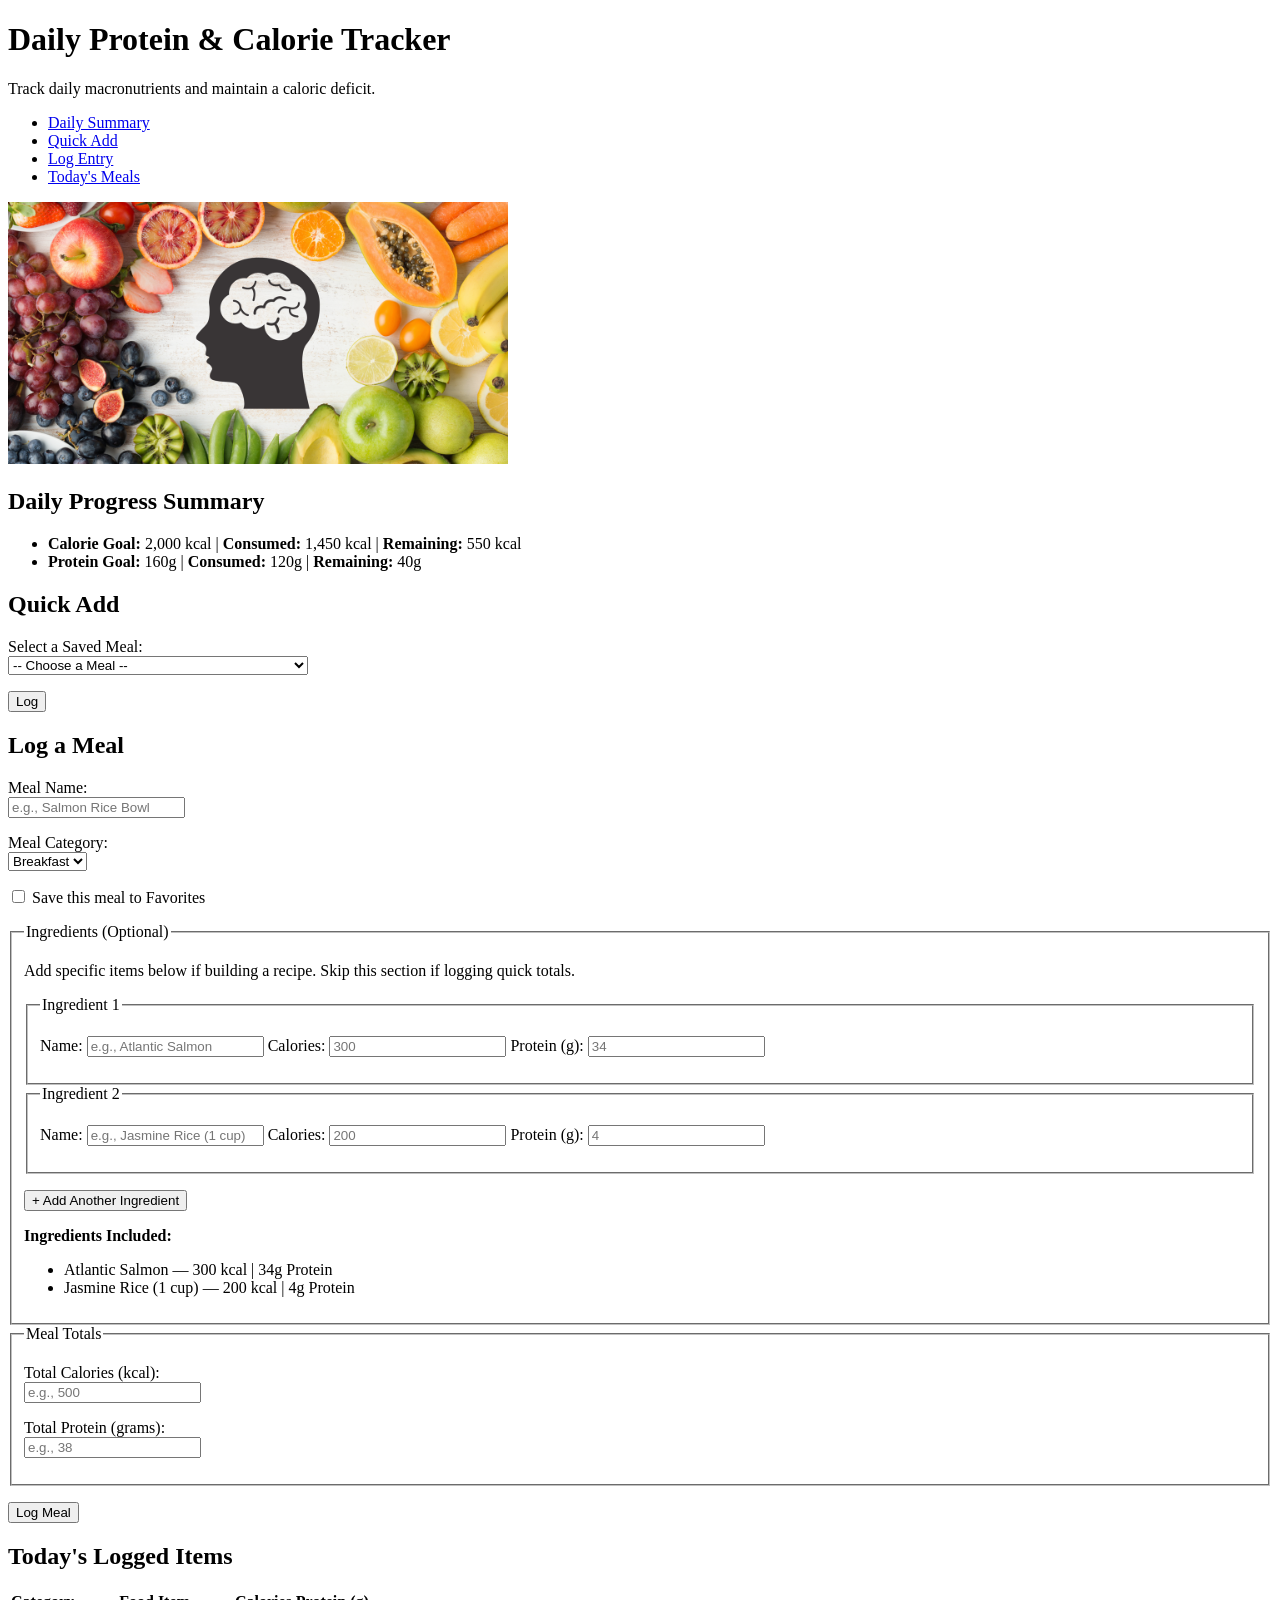
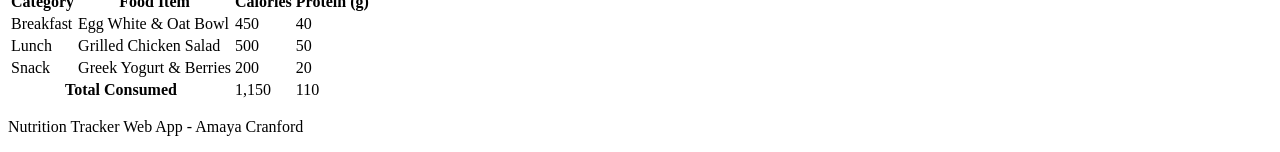
==== index.html @ 2c2af4a9 "Initial local commit" ====
<!DOCTYPE html>
<html lang="en">
<head>
    <meta charset="UTF-8">
    <meta name="viewport" content="width=device-width, initial-scale=1.0">
    <title>Nutrition Tracker</title>
</head>
<body>

    <header>
        <h1>Daily Protein &amp; Calorie Tracker</h1>
        <p>Track daily macronutrients and maintain a caloric deficit.</p>
        <nav>
            <ul>
                <li><a href="#summary">Daily Summary</a></li>
                <li><a href="#quick-add-section">Quick Add</a></li>
                <li><a href="#log-form">Log Entry</a></li>
                <li><a href="#entries">Today's Meals</a></li>
            </ul>
        </nav>
        <img src="images/nutrition.png" alt="Human head silhouette with brain cutout surrounded by various fruits and vegetables." width = 500>
    </header>

    <main>
        <section id="summary">
            <h2>Daily Progress Summary</h2>
            <ul>
                <li><strong>Calorie Goal:</strong> 2,000 kcal | <strong>Consumed:</strong> 1,450 kcal | <strong>Remaining:</strong> 550 kcal</li>
                <li><strong>Protein Goal:</strong> 160g | <strong>Consumed:</strong> 120g | <strong>Remaining:</strong> 40g</li>
            </ul>
        </section>

        <section id="quick-add-section">
            <h2>Quick Add</h2>
            <form action="#" method="post">
                <p>
                    <label for="quick-add">Select a Saved Meal:</label><br>
                    <select id="quick-add" name="quick_add">
                        <option value="">-- Choose a Meal --</option>
                        <option value="shake">Morning Protein Shake (250 kcal | 30g Protein)</option>
                        <option value="salmon-bowl">Salmon Rice Bowl (620 kcal | 39g Protein)</option>
                        <option value="yogurt">Greek Yogurt &amp; Berries (180 kcal | 20g Protein)</option>
                    </select>
                </p>
                <p>
                    <button type="submit">Log</button>
                </p>
            </form>
        </section>

        <section id="log-form">
            <h2>Log a Meal</h2>
            <form action="#" method="post">

                <!-- Basic Meal Details -->
                <p>
                    <label for="food-name">Meal Name:</label><br>
                    <input type="text" id="food-name" name="food_name" placeholder="e.g., Salmon Rice Bowl" required>
                </p>

                <p>
                    <label for="meal-type">Meal Category:</label><br>
                    <select id="meal-type" name="meal_type">
                        <option value="breakfast">Breakfast</option>
                        <option value="lunch">Lunch</option>
                        <option value="dinner">Dinner</option>
                        <option value="snack">Snack</option>
                    </select>
                </p>

                <p>
                    <input type="checkbox" id="favorite-meal" name="favorite_meal" value="yes">
                    <label for="favorite-meal">Save this meal to Favorites</label>
                </p>

                <!-- Optional Ingredient Breakdown -->
                <fieldset>
                    <legend>Ingredients (Optional)</legend>
                    <p>Add specific items below if building a recipe. Skip this section if logging quick totals.</p>

                    <fieldset>
                        <legend>Ingredient 1</legend>
                        <p>
                            <label for="ing-1-name">Name:</label>
                            <input type="text" id="ing-1-name" name="ing_1_name" placeholder="e.g., Atlantic Salmon">

                            <label for="ing-1-cals">Calories:</label>
                            <input type="number" id="ing-1-cals" name="ing_1_cals" min="0" placeholder="300">

                            <label for="ing-1-protein">Protein (g):</label>
                            <input type="number" id="ing-1-protein" name="ing_1_protein" min="0" placeholder="34">
                        </p>
                    </fieldset>

                    <fieldset>
                        <legend>Ingredient 2</legend>
                        <p>
                            <label for="ing-2-name">Name:</label>
                            <input type="text" id="ing-2-name" name="ing_2_name" placeholder="e.g., Jasmine Rice (1 cup)">

                            <label for="ing-2-cals">Calories:</label>
                            <input type="number" id="ing-2-cals" name="ing_2_cals" min="0" placeholder="200">

                            <label for="ing-2-protein">Protein (g):</label>
                            <input type="number" id="ing-2-protein" name="ing_2_protein" min="0" placeholder="4">
                        </p>
                    </fieldset>

                    <p>
                        <button type="button">+ Add Another Ingredient</button>
                    </p>

                    <p><strong>Ingredients Included:</strong></p>
                    <ul>
                        <li>Atlantic Salmon — 300 kcal | 34g Protein</li>
                        <li>Jasmine Rice (1 cup) — 200 kcal | 4g Protein</li>
                    </ul>
                </fieldset>

                <!-- Editable Totals -->
                <fieldset>
                    <legend>Meal Totals</legend>

                    <p>
                        <label for="calories">Total Calories (kcal):</label><br>
                        <input type="number" id="calories" name="calories" min="0" placeholder="e.g., 500" required>
                    </p>

                    <p>
                        <label for="protein">Total Protein (grams):</label><br>
                        <input type="number" id="protein" name="protein" min="0" placeholder="e.g., 38" required>
                    </p>
                </fieldset>

                <p>
                    <button type="submit">Log Meal</button>
                </p>

            </form>
        </section>

        <section id="entries">
            <h2>Today's Logged Items</h2>
            <table>
                <thead>
                    <tr>
                        <th scope="col">Category</th>
                        <th scope="col">Food Item</th>
                        <th scope="col">Calories</th>
                        <th scope="col">Protein (g)</th>
                    </tr>
                </thead>
                <tbody>
                    <tr>
                        <td>Breakfast</td>
                        <td>Egg White &amp; Oat Bowl</td>
                        <td>450</td>
                        <td>40</td>
                    </tr>
                    <tr>
                        <td>Lunch</td>
                        <td>Grilled Chicken Salad</td>
                        <td>500</td>
                        <td>50</td>
                    </tr>
                    <tr>
                        <td>Snack</td>
                        <td>Greek Yogurt &amp; Berries</td>
                        <td>200</td>
                        <td>20</td>
                    </tr>
                </tbody>
                <tfoot>
                    <tr>
                        <th scope="row" colspan="2">Total Consumed</th>
                        <td>1,150</td>
                        <td>110</td>
                    </tr>
                </tfoot>
            </table>
        </section>
    </main>

    <footer>
        <p>Nutrition Tracker Web App - Amaya Cranford</p>
    </footer>

</body>
</html>
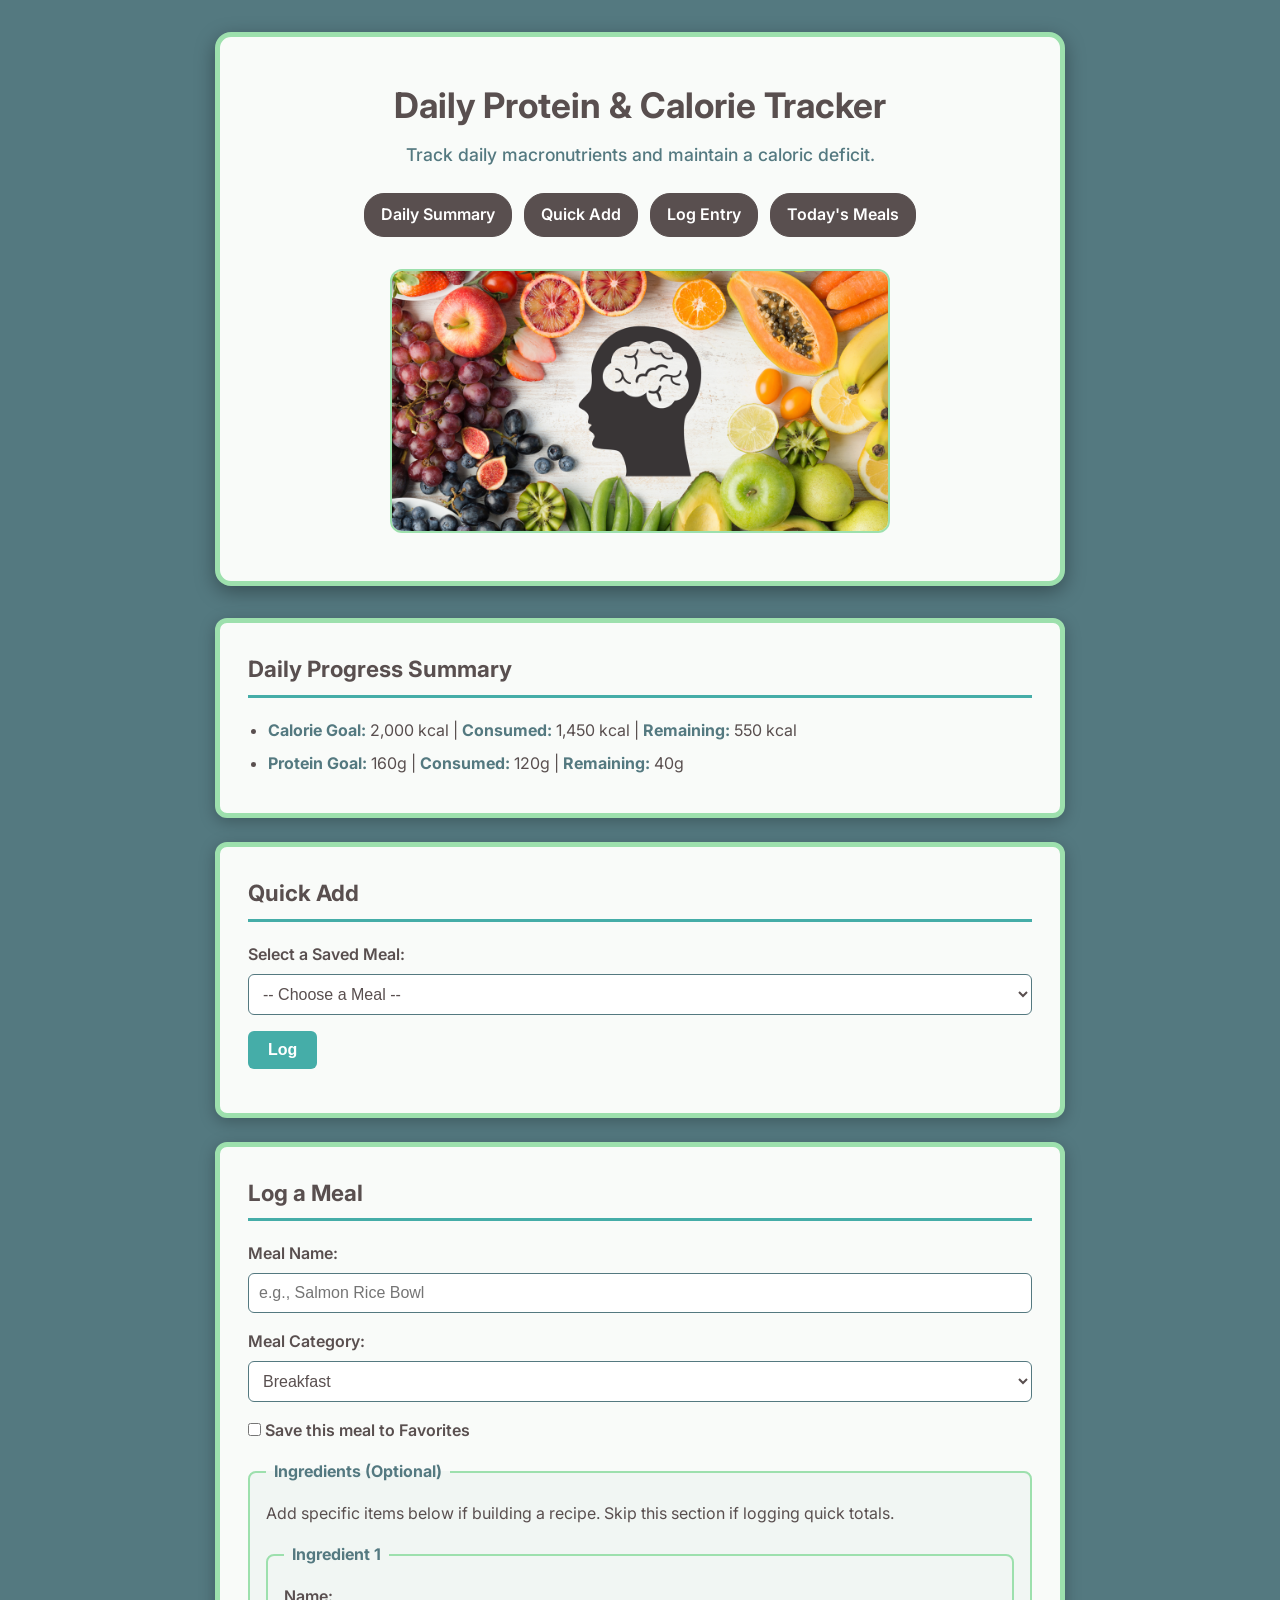
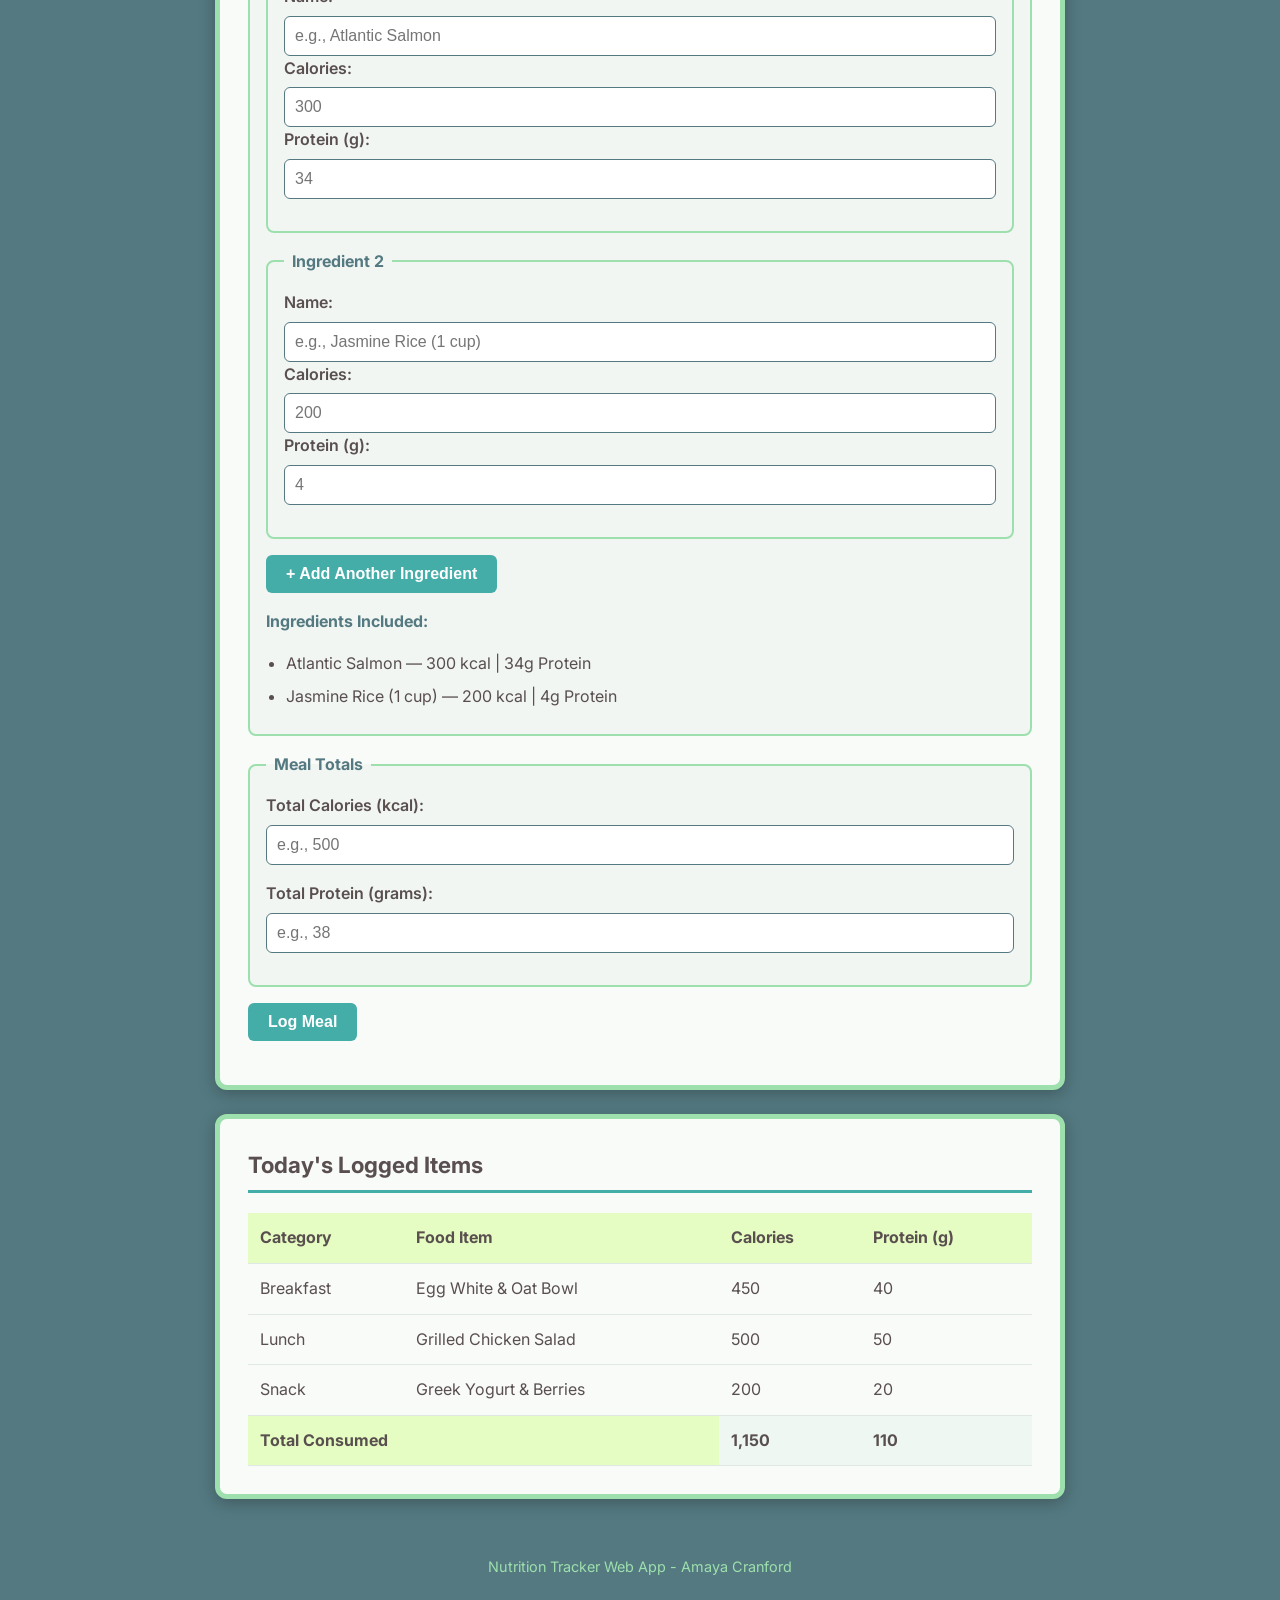
==== commit db1d0a16: "Added CSS Stylesheet" ====
--- a/index.html
+++ b/index.html
@@ -4,6 +4,7 @@
     <meta charset="UTF-8">
     <meta name="viewport" content="width=device-width, initial-scale=1.0">
     <title>Nutrition Tracker</title>
+    <link rel="stylesheet" href="styles/style.css">
 </head>
 <body>
 
@@ -18,7 +19,7 @@
                 <li><a href="#entries">Today's Meals</a></li>
             </ul>
         </nav>
-        <img src="images/nutrition.png" alt="Human head silhouette with brain cutout surrounded by various fruits and vegetables." width = 500>
+        <img src="images/nutrition.png" alt="Human head silhouette with brain cutout surrounded by various fruits and vegetables." width ="500">
     </header>
 
     <main>
@@ -187,3 +188,4 @@
 
 </body>
 </html>
+<!-- test commit -->
--- a/styles/style.css
+++ b/styles/style.css
@@ -0,0 +1,231 @@
+/*
+AI Disclosure
+Tools-- Gemini AI, Magic Pattern Design (for color palette).
+Purpose-- Discussed CSS layout ideas and structure for the Nutrition Tracker, especially with fonts and forms/fieldset.
+*/
+@import url('https://fonts.googleapis.com/css2?family=Inter:wght@400;500;600;700&display=swap');
+:root {
+    --color-dark: #594F4F;
+    --color-slate: #547980;
+    --color-teal: #45ADA8;
+    --color-mint: #9DE0AD;
+    --color-lime: #E5FCC2;
+    --card-bg: #F9FBF9;
+
+    --font-main: 'Inter', "Segoe UI", Roboto, sans-serif;
+}
+* {
+    box-sizing: border-box;
+    margin: 0;
+    padding: 0;
+}
+
+body {
+    font-family: var(--font-main);
+    background-color: var(--color-slate);
+    color: var(--color-dark);
+    line-height: 1.6;
+    padding: 2rem 1rem;
+}
+
+main {
+    max-width: 850px;
+    margin: 0 auto;
+}
+
+/* ======== CARD STYLING ======== */
+header {
+    max-width: 850px;
+    margin: 0 auto 2rem auto;
+    padding: 2.5rem 2rem;
+    background-color: var(--card-bg);
+    border: 5px solid var(--color-mint);
+    border-radius: 16px;
+    text-align: center;
+    box-shadow: 0 6px 20px rgba(0, 0, 0, 0.35);
+}
+
+header h1 {
+    color: var(--color-dark);
+    font-size: 2.2rem;
+    margin-bottom: 0.5rem;
+}
+
+header p {
+    color: var(--color-slate);
+    font-size: 1.1rem;
+    font-weight: 500;
+    margin-bottom: 1.5rem;
+}
+
+/* ======== Navigation ======== */
+nav ul {
+    list-style: none;
+    display: flex;
+    flex-wrap: wrap;
+    justify-content: center;
+    gap: 12px;
+    margin-bottom: 1.5rem;
+}
+
+nav a {
+    display: inline-block;
+    padding: 8px 16px;
+    background-color: var(--color-dark);
+    color: #FFFFFF;
+    text-decoration: none;
+    font-weight: 600;
+    border-radius: 20px;
+    border: 1px solid var(--color-dark);
+    transition: all 0.2s ease;
+}
+
+nav a:hover,
+nav a:focus {
+    background-color: var(--color-teal);
+    border-color: var(--color-teal);
+    color: #FFFFFF;
+}
+
+/* ======== Image ========*/
+header img {
+    max-width: 100%;
+    height: auto;
+    border-radius: 12px;
+    border: 2px solid var(--color-mint);
+    margin-top: 0.5rem;
+}
+
+/* ======== Section ======== */
+section {
+    background-color: var(--card-bg);
+    border-radius: 12px;
+    padding: 1.75rem;
+    margin-bottom: 1.5rem;
+    border: 5px solid var(--color-mint);
+    box-shadow: 0 4px 16px rgba(0, 0, 0, 0.25);
+}
+
+h2 {
+    color: var(--color-dark);
+    font-size: 1.4rem;
+    padding-bottom: 0.5rem;
+    border-bottom: 3px solid var(--color-teal);
+    margin-bottom: 1.25rem;
+}
+
+/* ======== Lists in Sections ======== */
+section ul {
+    padding-left: 1.25rem;
+}
+
+section li {
+    margin-bottom: 0.5rem;
+    color: var(--color-dark);
+}
+
+strong {
+    color: var(--color-slate);
+}
+
+/* ======== forms & inputs ======== */
+form p {
+    margin-bottom: 1rem;
+}
+
+label {
+    font-weight: 600;
+    color: var(--color-dark);
+}
+
+input[type="text"],
+input[type="number"],
+select {
+    width: 100%;
+    padding: 10px;
+    margin-top: 6px;
+    background-color: #FFFFFF;
+    border: 1px solid var(--color-slate);
+    border-radius: 6px;
+    font-size: 1rem;
+    color: var(--color-dark);
+}
+
+input[type="text"]:focus,
+input[type="number"]:focus,
+select:focus {
+    outline: 2px solid var(--color-teal);
+    border-color: transparent;
+}
+
+fieldset {
+    border: 2px solid var(--color-mint);
+    border-radius: 8px;
+    padding: 1rem;
+    margin-bottom: 1rem;
+    background-color: #F1F6F3;
+}
+
+legend {
+    padding: 0 8px;
+    font-weight: bold;
+    color: var(--color-slate);
+}
+
+button {
+    background-color: var(--color-teal);
+    color: #FFFFFF;
+    border: none;
+    padding: 10px 20px;
+    font-size: 1rem;
+    font-weight: 600;
+    border-radius: 6px;
+    cursor: pointer;
+    transition: background-color 0.2s ease;
+}
+
+button:hover,
+button:focus {
+    background-color: var(--color-dark);
+    color: #FFFFFF;
+}
+
+/* ======== table styling ======== */
+table {
+    width: 100%;
+    border-collapse: collapse;
+    margin-top: 1rem;
+}
+
+th, td {
+    padding: 12px;
+    text-align: left;
+    border-bottom: 1px solid #E0E8E5;
+}
+
+th {
+    background-color: var(--color-lime);
+    color: var(--color-dark);
+    font-weight: 700;
+}
+
+td {
+    color: var(--color-dark);
+}
+
+tfoot {
+    background-color: #EEF7F1;
+    font-weight: bold;
+}
+
+tfoot th, tfoot td {
+    color: var(--color-dark);
+}
+
+/* ======== footer ======== */
+footer {
+    text-align: center;
+    padding: 2rem 0;
+    color: var(--color-mint);
+    font-size: 0.9rem;
+}
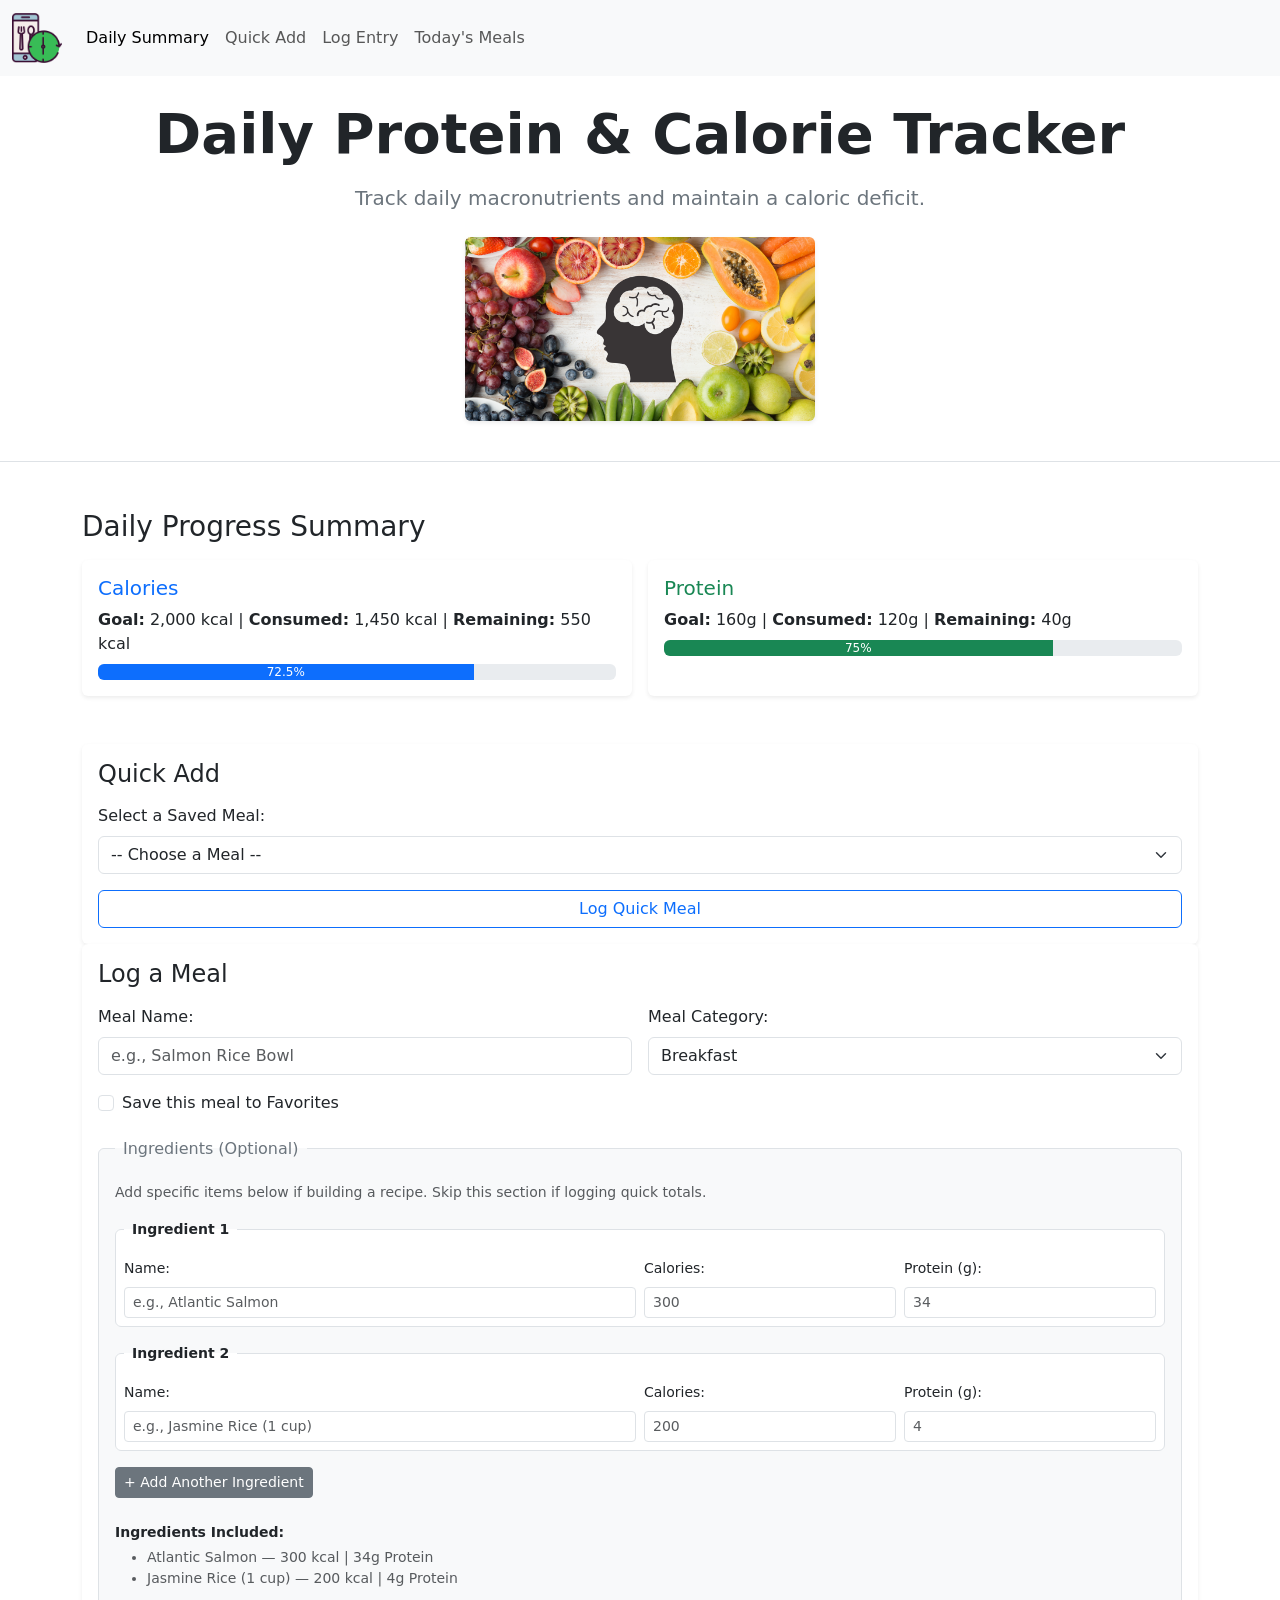
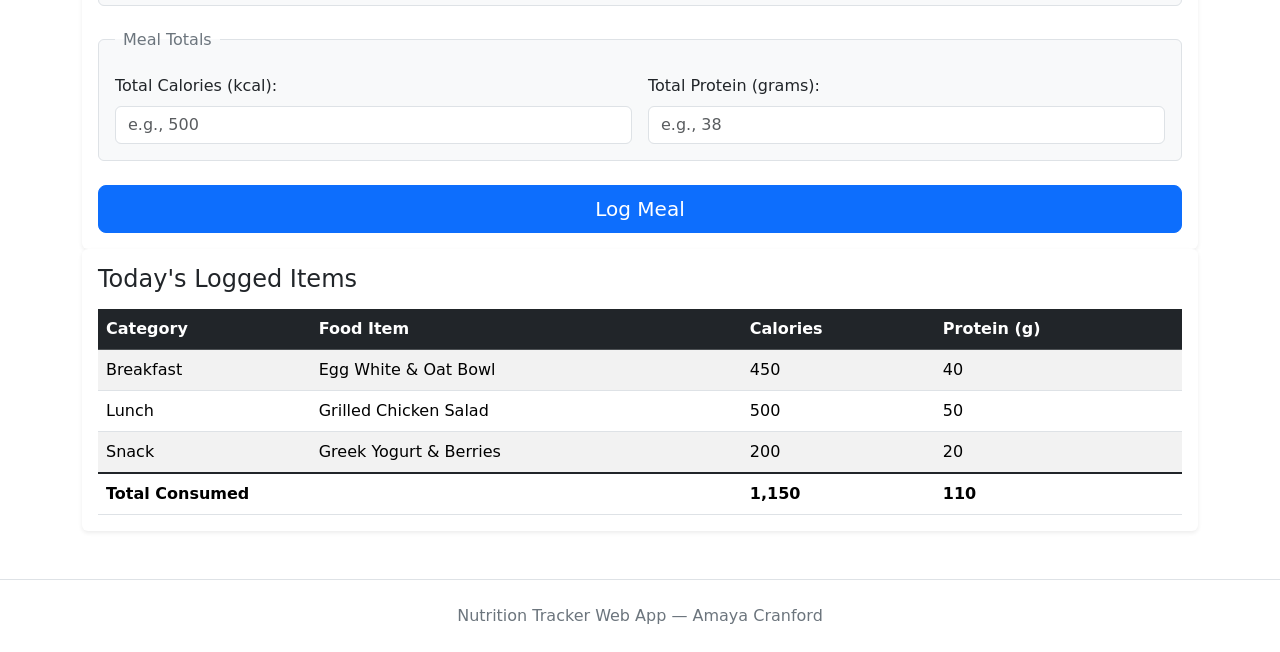
==== commit 76e3913d: "Converting to project 3 with bootstrap remake" ====
--- a/index.html
+++ b/index.html
@@ -1,149 +1,219 @@
-<!DOCTYPE html>
+<!doctype html>
 <html lang="en">
-<head>
-    <meta charset="UTF-8">
-    <meta name="viewport" content="width=device-width, initial-scale=1.0">
+  <head>
+    <meta charset="utf-8">
+    <meta name="viewport" content="width=device-width, initial-scale=1">
+    <meta name="description" content="A simple nutrition tracker to monitor daily protein and calorie intake.">
+    <meta name="author" content="Amaya Cranford">
     <title>Nutrition Tracker</title>
-    <link rel="stylesheet" href="styles/style.css">
-</head>
-<body>
-
-    <header>
-        <h1>Daily Protein &amp; Calorie Tracker</h1>
-        <p>Track daily macronutrients and maintain a caloric deficit.</p>
-        <nav>
-            <ul>
-                <li><a href="#summary">Daily Summary</a></li>
-                <li><a href="#quick-add-section">Quick Add</a></li>
-                <li><a href="#log-form">Log Entry</a></li>
-                <li><a href="#entries">Today's Meals</a></li>
-            </ul>
-        </nav>
-        <img src="images/nutrition.png" alt="Human head silhouette with brain cutout surrounded by various fruits and vegetables." width ="500">
-    </header>
-
-    <main>
-        <section id="summary">
-            <h2>Daily Progress Summary</h2>
-            <ul>
-                <li><strong>Calorie Goal:</strong> 2,000 kcal | <strong>Consumed:</strong> 1,450 kcal | <strong>Remaining:</strong> 550 kcal</li>
-                <li><strong>Protein Goal:</strong> 160g | <strong>Consumed:</strong> 120g | <strong>Remaining:</strong> 40g</li>
-            </ul>
+    <!--
+    AI Disclosure
+    Tools-- Gemini AI
+    Purpose-- Learned how to apply Bootsrap classes to my existing html tags.
+    -->
+    <!-- Bootstrap v5.3.8 -->
+    <!-- LOAD BOOTSTRAP CSS - DO NOT DELETE -->
+    <link href="https://cdn.jsdelivr.net/npm/bootstrap@5.3.8/dist/css/bootstrap.min.css" rel="stylesheet" integrity="sha384-sRIl4kxILFvY47J16cr9ZwB07vP4J8+LH7qKQnuqkuIAvNWLzeN8tE5YBujZqJLB" crossorigin="anonymous">
+    <!-- END LOADING BOOTSTRAP CSS -->
+
+    <!-- Custom styles - add your own CSS to this stylesheet -->
+    <link href="/style.css" rel="stylesheet">
+  </head>
+  <body>
+
+    <nav class="navbar navbar-expand-lg bg-body-tertiary">
+      <div class="container-fluid">
+      <a class="navbar-brand" href="#">
+      <img src="images/LOGO.png" alt="Icon of phone with fork, spoon, and watch face" width="50" height="50">
+      </a>
+      <button class="navbar-toggler" type="button" data-bs-toggle="collapse" data-bs-target="#navbarNavAltMarkup" aria-controls="navbarNavAltMarkup" aria-expanded="false" aria-label="Toggle navigation">
+        <span class="navbar-toggler-icon"></span>
+      </button>
+        <div class="collapse navbar-collapse" id="navbarNavAltMarkup">
+          <div class="navbar-nav">
+            <a class="nav-link active" aria-current="page" href="#summary">Daily Summary</a>
+            <a class="nav-link" href="#quick-add-section">Quick Add</a>
+            <a class="nav-link" href="#log-form">Log Entry</a>
+            <a class="nav-link" href="#entries">Today's Meals</a>
+          </div>
+        </div>
+      </div>
+    </nav>
+  <header class="text-center py-4 mb-5 border-bottom">
+    <div class="container">
+        <h1 class="display-4 fw-bold mb-3">Daily Protein &amp; Calorie Tracker</h1>
+        <p class="lead text-secondary mb-4">Track daily macronutrients and maintain a caloric deficit.</p>
+
+        <div class="mb-3">
+            <img src="images/nutrition.png" alt="Human head silhouette with brain cutout surrounded by various fruits and vegetables." class="img-fluid rounded shadow-sm" style="max-width: 350px;">
+        </div>
+    </div>
+</header>
+
+    <main class="container my-4">
+        <section id="summary" class="mb-5">
+          <h2 class="h3 mb-3">Daily Progress Summary</h2>
+          <div class="row g-3">
+
+              <!-- Calorie Tracker Card -->
+              <div class="col-md-6">
+                  <div class="card shadow-sm border-0 h-100">
+                      <div class="card-body">
+                          <h3 class="card-title h5 text-primary">Calories</h3>
+                          <p class="mb-2"><strong>Goal:</strong> 2,000 kcal | <strong>Consumed:</strong> 1,450 kcal | <strong>Remaining:</strong> 550 kcal</p>
+
+                          <!-- Progress Bar Component -->
+                          <div class="progress" role="progressbar" aria-label="Calorie Progress" aria-valuenow="72.5" aria-valuemin="0" aria-valuemax="100">
+                              <div class="progress-bar bg-primary" style="width: 72.5%">72.5%</div>
+                          </div>
+                      </div>
+                  </div>
+              </div>
+
+              <!-- Protein Tracker Card -->
+              <div class="col-md-6">
+                  <div class="card shadow-sm border-0 h-100">
+                      <div class="card-body">
+                          <h3 class="card-title h5 text-success">Protein</h3>
+                          <p class="mb-2"><strong>Goal:</strong> 160g | <strong>Consumed:</strong> 120g | <strong>Remaining:</strong> 40g</p>
+
+                          <!-- Progress Bar Component -->
+                          <div class="progress" role="progressbar" aria-label="Protein Progress" aria-valuenow="75" aria-valuemin="0" aria-valuemax="100">
+                              <div class="progress-bar bg-success" style="width: 75%">75%</div>
+                          </div>
+                      </div>
+                  </div>
+              </div>
+
+          </div>
+      </section>
+
+        <section id="quick-add-section">
+            <section id="quick-add-section" class="card shadow-sm border-0 h-100">
+              <div class="card-body">
+                  <h2 class="card-title h4 mb-3">Quick Add</h2>
+                  <form action="#" method="post">
+                      <div class="mb-3">
+                          <label for="quick-add" class="form-label">Select a Saved Meal:</label>
+                          <select id="quick-add" name="quick_add" class="form-select">
+                              <option value="">-- Choose a Meal --</option>
+                              <option value="shake">Morning Protein Shake (250 kcal | 30g Protein)</option>
+                              <option value="salmon-bowl">Salmon Rice Bowl (620 kcal | 39g Protein)</option>
+                              <option value="yogurt">Greek Yogurt &amp; Berries (180 kcal | 20g Protein)</option>
+                          </select>
+                      </div>
+                      <button type="submit" class="btn btn-outline-primary w-100">Log Quick Meal</button>
+                  </form>
+              </div>
         </section>
 
-        <section id="quick-add-section">
-            <h2>Quick Add</h2>
-            <form action="#" method="post">
-                <p>
-                    <label for="quick-add">Select a Saved Meal:</label><br>
-                    <select id="quick-add" name="quick_add">
-                        <option value="">-- Choose a Meal --</option>
-                        <option value="shake">Morning Protein Shake (250 kcal | 30g Protein)</option>
-                        <option value="salmon-bowl">Salmon Rice Bowl (620 kcal | 39g Protein)</option>
-                        <option value="yogurt">Greek Yogurt &amp; Berries (180 kcal | 20g Protein)</option>
-                    </select>
-                </p>
-                <p>
-                    <button type="submit">Log</button>
-                </p>
-            </form>
-        </section>
-
-        <section id="log-form">
-            <h2>Log a Meal</h2>
-            <form action="#" method="post">
-
-                <!-- Basic Meal Details -->
-                <p>
-                    <label for="food-name">Meal Name:</label><br>
-                    <input type="text" id="food-name" name="food_name" placeholder="e.g., Salmon Rice Bowl" required>
-                </p>
-
-                <p>
-                    <label for="meal-type">Meal Category:</label><br>
-                    <select id="meal-type" name="meal_type">
+        <section id="log-form" class="card shadow-sm border-0">
+    <div class="card-body">
+        <h2 class="card-title h4 mb-3">Log a Meal</h2>
+        <form action="#" method="post">
+
+            <!-- Basic Meal Details -->
+            <div class="row g-3 mb-3">
+                <div class="col-md-6">
+                    <label for="food-name" class="form-label">Meal Name:</label>
+                    <input type="text" id="food-name" name="food_name" class="form-control" placeholder="e.g., Salmon Rice Bowl" required>
+                </div>
+                <div class="col-md-6">
+                    <label for="meal-type" class="form-label">Meal Category:</label>
+                    <select id="meal-type" name="meal_type" class="form-select">
                         <option value="breakfast">Breakfast</option>
                         <option value="lunch">Lunch</option>
                         <option value="dinner">Dinner</option>
                         <option value="snack">Snack</option>
                     </select>
-                </p>
-
-                <p>
-                    <input type="checkbox" id="favorite-meal" name="favorite_meal" value="yes">
-                    <label for="favorite-meal">Save this meal to Favorites</label>
-                </p>
-
-                <!-- Optional Ingredient Breakdown -->
-                <fieldset>
-                    <legend>Ingredients (Optional)</legend>
-                    <p>Add specific items below if building a recipe. Skip this section if logging quick totals.</p>
-
-                    <fieldset>
-                        <legend>Ingredient 1</legend>
-                        <p>
-                            <label for="ing-1-name">Name:</label>
-                            <input type="text" id="ing-1-name" name="ing_1_name" placeholder="e.g., Atlantic Salmon">
-
-                            <label for="ing-1-cals">Calories:</label>
-                            <input type="number" id="ing-1-cals" name="ing_1_cals" min="0" placeholder="300">
-
-                            <label for="ing-1-protein">Protein (g):</label>
-                            <input type="number" id="ing-1-protein" name="ing_1_protein" min="0" placeholder="34">
-                        </p>
-                    </fieldset>
-
-                    <fieldset>
-                        <legend>Ingredient 2</legend>
-                        <p>
-                            <label for="ing-2-name">Name:</label>
-                            <input type="text" id="ing-2-name" name="ing_2_name" placeholder="e.g., Jasmine Rice (1 cup)">
-
-                            <label for="ing-2-cals">Calories:</label>
-                            <input type="number" id="ing-2-cals" name="ing_2_cals" min="0" placeholder="200">
-
-                            <label for="ing-2-protein">Protein (g):</label>
-                            <input type="number" id="ing-2-protein" name="ing_2_protein" min="0" placeholder="4">
-                        </p>
-                    </fieldset>
-
-                    <p>
-                        <button type="button">+ Add Another Ingredient</button>
-                    </p>
-
-                    <p><strong>Ingredients Included:</strong></p>
-                    <ul>
+                </div>
+            </div>
+
+            <div class="form-check mb-4">
+                <input type="checkbox" id="favorite-meal" name="favorite_meal" value="yes" class="form-check-input">
+                <label for="favorite-meal" class="form-check-label">Save this meal to Favorites</label>
+            </div>
+
+            <!-- Optional Ingredient Breakdown -->
+            <fieldset class="border rounded p-3 mb-4 bg-light">
+                <legend class="float-none w-auto px-2 h6 text-secondary">Ingredients (Optional)</legend>
+                <p class="small text-muted mb-3">Add specific items below if building a recipe. Skip this section if logging quick totals.</p>
+
+                <!-- Ingredient 1 -->
+                <fieldset class="border rounded p-2 mb-3 bg-white">
+                    <legend class="float-none w-auto px-2 small fw-bold">Ingredient 1</legend>
+                    <div class="row g-2">
+                        <div class="col-md-6">
+                            <label for="ing-1-name" class="form-label small">Name:</label>
+                            <input type="text" id="ing-1-name" name="ing_1_name" class="form-control form-control-sm" placeholder="e.g., Atlantic Salmon">
+                        </div>
+                        <div class="col-md-3">
+                            <label for="ing-1-cals" class="form-label small">Calories:</label>
+                            <input type="number" id="ing-1-cals" name="ing_1_cals" min="0" class="form-control form-control-sm" placeholder="300">
+                        </div>
+                        <div class="col-md-3">
+                            <label for="ing-1-protein" class="form-label small">Protein (g):</label>
+                            <input type="number" id="ing-1-protein" name="ing_1_protein" min="0" class="form-control form-control-sm" placeholder="34">
+                        </div>
+                    </div>
+                </fieldset>
+
+                <!-- Ingredient 2 -->
+                <fieldset class="border rounded p-2 mb-3 bg-white">
+                    <legend class="float-none w-auto px-2 small fw-bold">Ingredient 2</legend>
+                    <div class="row g-2">
+                        <div class="col-md-6">
+                            <label for="ing-2-name" class="form-label small">Name:</label>
+                            <input type="text" id="ing-2-name" name="ing_2_name" class="form-control form-control-sm" placeholder="e.g., Jasmine Rice (1 cup)">
+                        </div>
+                        <div class="col-md-3">
+                            <label for="ing-2-cals" class="form-label small">Calories:</label>
+                            <input type="number" id="ing-2-cals" name="ing_2_cals" min="0" class="form-control form-control-sm" placeholder="200">
+                        </div>
+                        <div class="col-md-3">
+                            <label for="ing-2-protein" class="form-label small">Protein (g):</label>
+                            <input type="number" id="ing-2-protein" name="ing_2_protein" min="0" class="form-control form-control-sm" placeholder="4">
+                        </div>
+                    </div>
+                </fieldset>
+
+                <button type="button" class="btn btn-sm btn-secondary mb-3">+ Add Another Ingredient</button>
+
+                <div class="mt-2">
+                    <p class="small fw-bold mb-1">Ingredients Included:</p>
+                    <ul class="small text-muted mb-0">
                         <li>Atlantic Salmon — 300 kcal | 34g Protein</li>
                         <li>Jasmine Rice (1 cup) — 200 kcal | 4g Protein</li>
                     </ul>
-                </fieldset>
-
-                <!-- Editable Totals -->
-                <fieldset>
-                    <legend>Meal Totals</legend>
-
-                    <p>
-                        <label for="calories">Total Calories (kcal):</label><br>
-                        <input type="number" id="calories" name="calories" min="0" placeholder="e.g., 500" required>
-                    </p>
-
-                    <p>
-                        <label for="protein">Total Protein (grams):</label><br>
-                        <input type="number" id="protein" name="protein" min="0" placeholder="e.g., 38" required>
-                    </p>
-                </fieldset>
-
-                <p>
-                    <button type="submit">Log Meal</button>
-                </p>
-
-            </form>
-        </section>
-
-        <section id="entries">
-            <h2>Today's Logged Items</h2>
-            <table>
-                <thead>
+                </div>
+            </fieldset>
+
+            <!-- Editable Totals -->
+            <fieldset class="border rounded p-3 mb-3 bg-light">
+                <legend class="float-none w-auto px-2 h6 text-secondary">Meal Totals</legend>
+                <div class="row g-3">
+                    <div class="col-md-6">
+                        <label for="calories" class="form-label">Total Calories (kcal):</label>
+                        <input type="number" id="calories" name="calories" min="0" class="form-control" placeholder="e.g., 500" required>
+                    </div>
+                    <div class="col-md-6">
+                        <label for="protein" class="form-label">Total Protein (grams):</label>
+                        <input type="number" id="protein" name="protein" min="0" class="form-control" placeholder="e.g., 38" required>
+                    </div>
+                </div>
+            </fieldset>
+
+            <button type="submit" class="btn btn-primary btn-lg w-100 mt-2">Log Meal</button>
+        </form>
+    </div>
+</section>
+
+<section id="entries" class="card shadow-sm border-0 mb-4">
+    <div class="card-body">
+        <h2 class="card-title h4 mb-3">Today's Logged Items</h2>
+        <div class="table-responsive">
+            <table class="table table-striped table-hover align-middle mb-0">
+                <thead class="table-dark">
                     <tr>
                         <th scope="col">Category</th>
                         <th scope="col">Food Item</th>
@@ -171,21 +241,28 @@
                         <td>20</td>
                     </tr>
                 </tbody>
-                <tfoot>
+                <tfoot class="table-group-divider">
                     <tr>
                         <th scope="row" colspan="2">Total Consumed</th>
-                        <td>1,150</td>
-                        <td>110</td>
+                        <td><strong>1,150</strong></td>
+                        <td><strong>110</strong></td>
                     </tr>
                 </tfoot>
             </table>
-        </section>
+        </div>
+    </div>
+</section>
     </main>
 
-    <footer>
-        <p>Nutrition Tracker Web App - Amaya Cranford</p>
-    </footer>
-
-</body>
+  <footer class="text-center py-4 text-secondary border-top mt-5">
+    <div class="container">
+        <p class="mb-0">Nutrition Tracker Web App &mdash; Amaya Cranford</p>
+    </div>
+  </footer>
+
+<!-- LOAD BOOTSTRAP JAVASCRIPT - DO NOT DELETE -->
+<script src="https://cdn.jsdelivr.net/npm/bootstrap@5.3.8/dist/js/bootstrap.bundle.min.js" integrity="sha384-FKyoEForCGlyvwx9Hj09JcYn3nv7wiPVlz7YYwJrWVcXK/BmnVDxM+D2scQbITxI" crossorigin="anonymous"></script>
+<!-- END LOADING BOOTSTRAP JAVASCRIPT -->
+
+  </body>
 </html>
-<!-- test commit -->
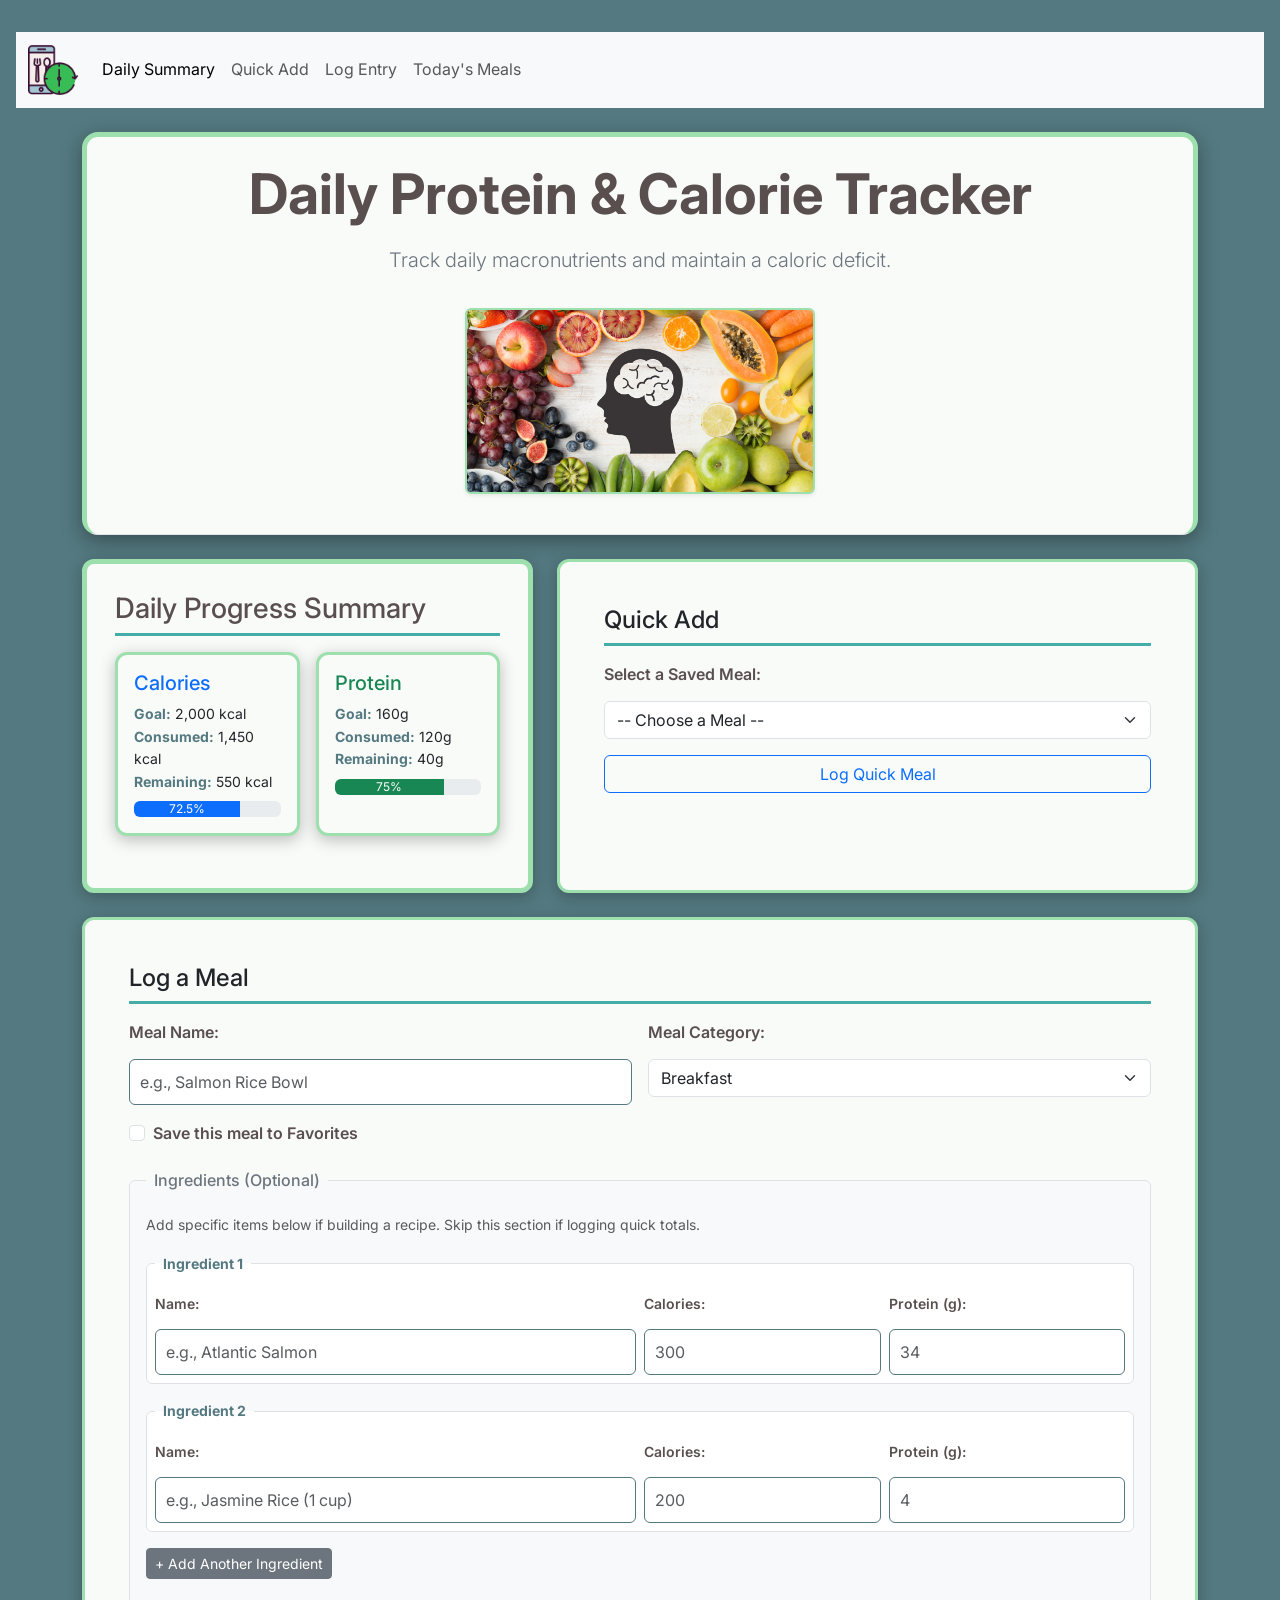
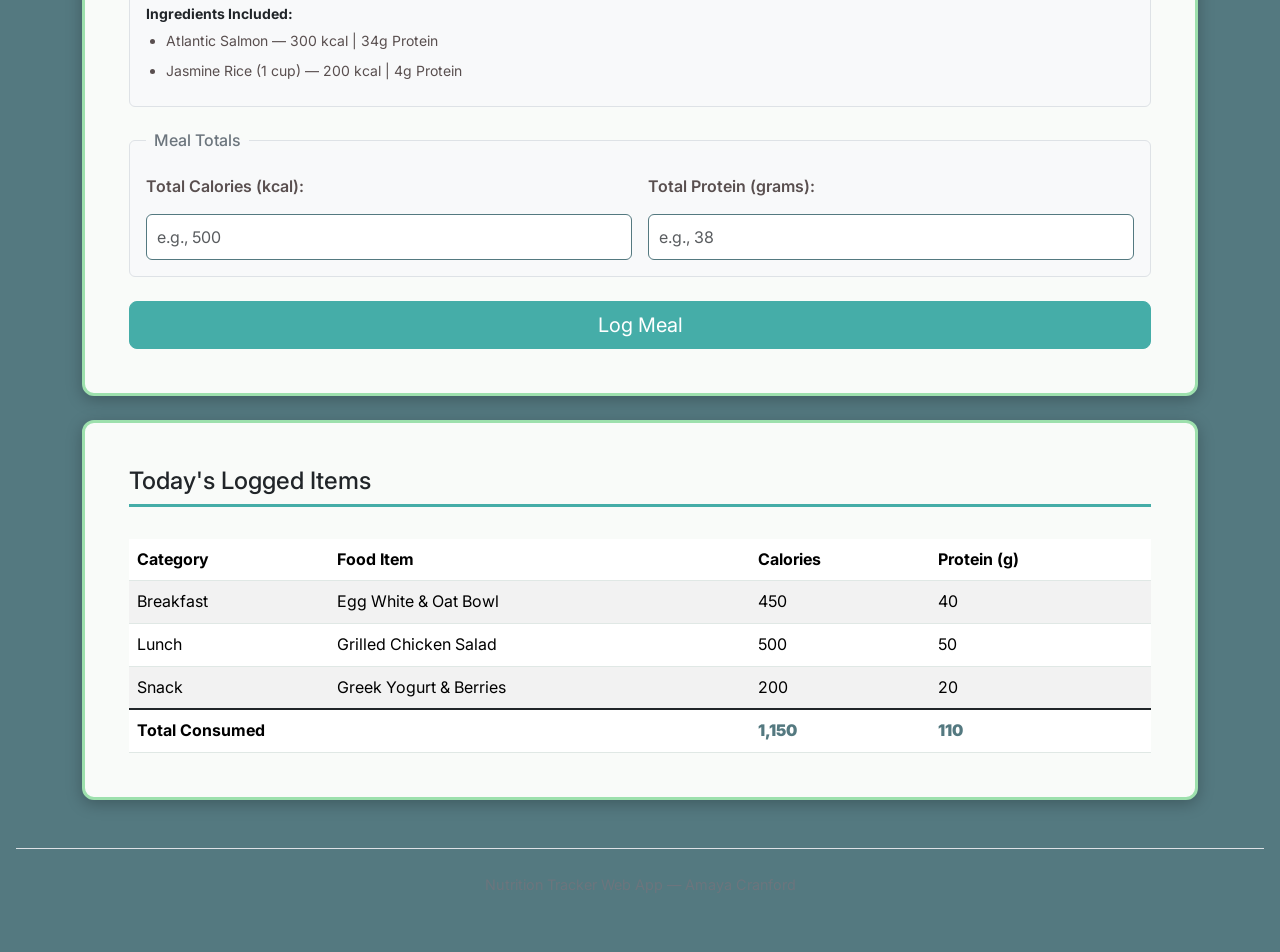
==== commit 340ed0b8: "Tweaked layout with columns" ====
--- a/index.html
+++ b/index.html
@@ -9,7 +9,7 @@
     <!--
     AI Disclosure
     Tools-- Gemini AI
-    Purpose-- Learned how to apply Bootsrap classes to my existing html tags.
+    Purpose-- Learned how to apply Bootstrap classes to my existing html tags. Helped me to find good bootstrap elements I should incorporate based on my original html.
     -->
     <!-- Bootstrap v5.3.8 -->
     <!-- LOAD BOOTSTRAP CSS - DO NOT DELETE -->
@@ -17,18 +17,19 @@
     <!-- END LOADING BOOTSTRAP CSS -->
 
     <!-- Custom styles - add your own CSS to this stylesheet -->
-    <link href="/style.css" rel="stylesheet">
+    <link href="styles/style.css" rel="stylesheet">
   </head>
   <body>
 
-    <nav class="navbar navbar-expand-lg bg-body-tertiary">
+    <!-- NAVBAR -->
+    <nav class="navbar navbar-expand-lg bg-body-tertiary mb-4">
       <div class="container-fluid">
-      <a class="navbar-brand" href="#">
-      <img src="images/LOGO.png" alt="Icon of phone with fork, spoon, and watch face" width="50" height="50">
-      </a>
-      <button class="navbar-toggler" type="button" data-bs-toggle="collapse" data-bs-target="#navbarNavAltMarkup" aria-controls="navbarNavAltMarkup" aria-expanded="false" aria-label="Toggle navigation">
-        <span class="navbar-toggler-icon"></span>
-      </button>
+        <a class="navbar-brand" href="#">
+          <img src="images/LOGO.png" alt="Icon of phone with fork, spoon, and watch face" width="50" height="50">
+        </a>
+        <button class="navbar-toggler" type="button" data-bs-toggle="collapse" data-bs-target="#navbarNavAltMarkup" aria-controls="navbarNavAltMarkup" aria-expanded="false" aria-label="Toggle navigation">
+          <span class="navbar-toggler-icon"></span>
+        </button>
         <div class="collapse navbar-collapse" id="navbarNavAltMarkup">
           <div class="navbar-nav">
             <a class="nav-link active" aria-current="page" href="#summary">Daily Summary</a>
@@ -39,230 +40,246 @@
         </div>
       </div>
     </nav>
-  <header class="text-center py-4 mb-5 border-bottom">
-    <div class="container">
-        <h1 class="display-4 fw-bold mb-3">Daily Protein &amp; Calorie Tracker</h1>
-        <p class="lead text-secondary mb-4">Track daily macronutrients and maintain a caloric deficit.</p>
-
-        <div class="mb-3">
-            <img src="images/nutrition.png" alt="Human head silhouette with brain cutout surrounded by various fruits and vegetables." class="img-fluid rounded shadow-sm" style="max-width: 350px;">
-        </div>
-    </div>
-</header>
-
+
+    <!-- MAIN CONTAINER -->
     <main class="container my-4">
-        <section id="summary" class="mb-5">
-          <h2 class="h3 mb-3">Daily Progress Summary</h2>
-          <div class="row g-3">
+
+      <!-- HEADER -->
+      <header class="text-center py-4 mb-4 border-bottom">
+        <div class="container">
+            <h1 class="display-4 fw-bold mb-3">Daily Protein &amp; Calorie Tracker</h1>
+            <p class="lead text-secondary mb-4">Track daily macronutrients and maintain a caloric deficit.</p>
+
+            <div class="mb-3">
+                <img src="images/nutrition.png" alt="Human head silhouette with brain cutout surrounded by various fruits and vegetables." class="img-fluid rounded shadow-sm" style="max-width: 350px;">
+            </div>
+        </div>
+      </header>
+
+      <div class="row g-4 mb-4">
+
+        <div class="col-lg-5">
+          <section id="summary" class="h-100">
+            <h2 class="h3 mb-3">Daily Progress Summary</h2>
+            <div class="row g-3">
 
               <!-- Calorie Tracker Card -->
-              <div class="col-md-6">
-                  <div class="card shadow-sm border-0 h-100">
-                      <div class="card-body">
-                          <h3 class="card-title h5 text-primary">Calories</h3>
-                          <p class="mb-2"><strong>Goal:</strong> 2,000 kcal | <strong>Consumed:</strong> 1,450 kcal | <strong>Remaining:</strong> 550 kcal</p>
-
-                          <!-- Progress Bar Component -->
-                          <div class="progress" role="progressbar" aria-label="Calorie Progress" aria-valuenow="72.5" aria-valuemin="0" aria-valuemax="100">
-                              <div class="progress-bar bg-primary" style="width: 72.5%">72.5%</div>
-                          </div>
-                      </div>
-                  </div>
+              <div class="col-sm-6">
+                <div class="card shadow-sm border-0 h-100">
+                  <div class="card-body">
+                    <h3 class="card-title h5 text-primary">Calories</h3>
+                    <p class="mb-2 small"><strong>Goal:</strong> 2,000 kcal<br><strong>Consumed:</strong> 1,450 kcal<br><strong>Remaining:</strong> 550 kcal</p>
+
+                    <!-- Progress Bar Component -->
+                    <div class="progress" role="progressbar" aria-label="Calorie Progress" aria-valuenow="72.5" aria-valuemin="0" aria-valuemax="100">
+                      <div class="progress-bar bg-primary" style="width: 72.5%">72.5%</div>
+                    </div>
+                  </div>
+                </div>
               </div>
 
               <!-- Protein Tracker Card -->
-              <div class="col-md-6">
-                  <div class="card shadow-sm border-0 h-100">
-                      <div class="card-body">
-                          <h3 class="card-title h5 text-success">Protein</h3>
-                          <p class="mb-2"><strong>Goal:</strong> 160g | <strong>Consumed:</strong> 120g | <strong>Remaining:</strong> 40g</p>
-
-                          <!-- Progress Bar Component -->
-                          <div class="progress" role="progressbar" aria-label="Protein Progress" aria-valuenow="75" aria-valuemin="0" aria-valuemax="100">
-                              <div class="progress-bar bg-success" style="width: 75%">75%</div>
-                          </div>
-                      </div>
-                  </div>
-              </div>
-
-          </div>
-      </section>
-
-        <section id="quick-add-section">
-            <section id="quick-add-section" class="card shadow-sm border-0 h-100">
-              <div class="card-body">
-                  <h2 class="card-title h4 mb-3">Quick Add</h2>
-                  <form action="#" method="post">
-                      <div class="mb-3">
-                          <label for="quick-add" class="form-label">Select a Saved Meal:</label>
-                          <select id="quick-add" name="quick_add" class="form-select">
-                              <option value="">-- Choose a Meal --</option>
-                              <option value="shake">Morning Protein Shake (250 kcal | 30g Protein)</option>
-                              <option value="salmon-bowl">Salmon Rice Bowl (620 kcal | 39g Protein)</option>
-                              <option value="yogurt">Greek Yogurt &amp; Berries (180 kcal | 20g Protein)</option>
-                          </select>
-                      </div>
-                      <button type="submit" class="btn btn-outline-primary w-100">Log Quick Meal</button>
-                  </form>
-              </div>
-        </section>
-
-        <section id="log-form" class="card shadow-sm border-0">
-    <div class="card-body">
-        <h2 class="card-title h4 mb-3">Log a Meal</h2>
-        <form action="#" method="post">
+              <div class="col-sm-6">
+                <div class="card shadow-sm border-0 h-100">
+                  <div class="card-body">
+                    <h3 class="card-title h5 text-success">Protein</h3>
+                    <p class="mb-2 small"><strong>Goal:</strong> 160g<br><strong>Consumed:</strong> 120g<br><strong>Remaining:</strong> 40g</p>
+
+                    <!-- Progress Bar Component -->
+                    <div class="progress" role="progressbar" aria-label="Protein Progress" aria-valuenow="75" aria-valuemin="0" aria-valuemax="100">
+                      <div class="progress-bar bg-success" style="width: 75%">75%</div>
+                    </div>
+                  </div>
+                </div>
+              </div>
+
+            </div>
+          </section>
+        </div>
+
+        <!-- RIGHT COLUMN: QUICK ADD -->
+        <div class="col-lg-7">
+          <section id="quick-add-section" class="card shadow-sm h-100 d-flex flex-column justify-content-center">
+            <div class="card-body">
+              <h2 class="card-title h4 mb-3">Quick Add</h2>
+              <form action="#" method="post">
+                <div class="mb-3">
+                  <label for="quick-add" class="form-label">Select a Saved Meal:</label>
+                  <select id="quick-add" name="quick_add" class="form-select">
+                    <option value="">-- Choose a Meal --</option>
+                    <option value="shake">Morning Protein Shake (250 kcal | 30g Protein)</option>
+                    <option value="salmon-bowl">Salmon Rice Bowl (620 kcal | 39g Protein)</option>
+                    <option value="yogurt">Greek Yogurt &amp; Berries (180 kcal | 20g Protein)</option>
+                  </select>
+                </div>
+                <button type="submit" class="btn btn-outline-primary w-100">Log Quick Meal</button>
+              </form>
+            </div>
+          </section>
+        </div>
+
+      </div> <!-- END TOP ROW -->
+
+      <!-- LOG A MEAL FORM (FULL WIDTH BELOW TOP ROW) -->
+      <section id="log-form" class="card shadow-sm  mb-4">
+        <div class="card-body">
+          <h2 class="card-title h4 mb-3">Log a Meal</h2>
+          <form action="#" method="post">
 
             <!-- Basic Meal Details -->
             <div class="row g-3 mb-3">
-                <div class="col-md-6">
-                    <label for="food-name" class="form-label">Meal Name:</label>
-                    <input type="text" id="food-name" name="food_name" class="form-control" placeholder="e.g., Salmon Rice Bowl" required>
-                </div>
-                <div class="col-md-6">
-                    <label for="meal-type" class="form-label">Meal Category:</label>
-                    <select id="meal-type" name="meal_type" class="form-select">
-                        <option value="breakfast">Breakfast</option>
-                        <option value="lunch">Lunch</option>
-                        <option value="dinner">Dinner</option>
-                        <option value="snack">Snack</option>
-                    </select>
-                </div>
+              <div class="col-md-6">
+                <label for="food-name" class="form-label">Meal Name:</label>
+                <input type="text" id="food-name" name="food_name" class="form-control" placeholder="e.g., Salmon Rice Bowl" required>
+              </div>
+              <div class="col-md-6">
+                <label for="meal-type" class="form-label">Meal Category:</label>
+                <select id="meal-type" name="meal_type" class="form-select">
+                  <option value="breakfast">Breakfast</option>
+                  <option value="lunch">Lunch</option>
+                  <option value="dinner">Dinner</option>
+                  <option value="snack">Snack</option>
+                </select>
+              </div>
             </div>
 
             <div class="form-check mb-4">
-                <input type="checkbox" id="favorite-meal" name="favorite_meal" value="yes" class="form-check-input">
-                <label for="favorite-meal" class="form-check-label">Save this meal to Favorites</label>
+              <input type="checkbox" id="favorite-meal" name="favorite_meal" value="yes" class="form-check-input">
+              <label for="favorite-meal" class="form-check-label">Save this meal to Favorites</label>
             </div>
 
             <!-- Optional Ingredient Breakdown -->
             <fieldset class="border rounded p-3 mb-4 bg-light">
-                <legend class="float-none w-auto px-2 h6 text-secondary">Ingredients (Optional)</legend>
-                <p class="small text-muted mb-3">Add specific items below if building a recipe. Skip this section if logging quick totals.</p>
-
-                <!-- Ingredient 1 -->
-                <fieldset class="border rounded p-2 mb-3 bg-white">
-                    <legend class="float-none w-auto px-2 small fw-bold">Ingredient 1</legend>
-                    <div class="row g-2">
-                        <div class="col-md-6">
-                            <label for="ing-1-name" class="form-label small">Name:</label>
-                            <input type="text" id="ing-1-name" name="ing_1_name" class="form-control form-control-sm" placeholder="e.g., Atlantic Salmon">
-                        </div>
-                        <div class="col-md-3">
-                            <label for="ing-1-cals" class="form-label small">Calories:</label>
-                            <input type="number" id="ing-1-cals" name="ing_1_cals" min="0" class="form-control form-control-sm" placeholder="300">
-                        </div>
-                        <div class="col-md-3">
-                            <label for="ing-1-protein" class="form-label small">Protein (g):</label>
-                            <input type="number" id="ing-1-protein" name="ing_1_protein" min="0" class="form-control form-control-sm" placeholder="34">
-                        </div>
-                    </div>
-                </fieldset>
-
-                <!-- Ingredient 2 -->
-                <fieldset class="border rounded p-2 mb-3 bg-white">
-                    <legend class="float-none w-auto px-2 small fw-bold">Ingredient 2</legend>
-                    <div class="row g-2">
-                        <div class="col-md-6">
-                            <label for="ing-2-name" class="form-label small">Name:</label>
-                            <input type="text" id="ing-2-name" name="ing_2_name" class="form-control form-control-sm" placeholder="e.g., Jasmine Rice (1 cup)">
-                        </div>
-                        <div class="col-md-3">
-                            <label for="ing-2-cals" class="form-label small">Calories:</label>
-                            <input type="number" id="ing-2-cals" name="ing_2_cals" min="0" class="form-control form-control-sm" placeholder="200">
-                        </div>
-                        <div class="col-md-3">
-                            <label for="ing-2-protein" class="form-label small">Protein (g):</label>
-                            <input type="number" id="ing-2-protein" name="ing_2_protein" min="0" class="form-control form-control-sm" placeholder="4">
-                        </div>
-                    </div>
-                </fieldset>
-
-                <button type="button" class="btn btn-sm btn-secondary mb-3">+ Add Another Ingredient</button>
-
-                <div class="mt-2">
-                    <p class="small fw-bold mb-1">Ingredients Included:</p>
-                    <ul class="small text-muted mb-0">
-                        <li>Atlantic Salmon — 300 kcal | 34g Protein</li>
-                        <li>Jasmine Rice (1 cup) — 200 kcal | 4g Protein</li>
-                    </ul>
-                </div>
+              <legend class="float-none w-auto px-2 h6 text-secondary">Ingredients (Optional)</legend>
+              <p class="small text-muted mb-3">Add specific items below if building a recipe. Skip this section if logging quick totals.</p>
+
+              <!-- Ingredient 1 -->
+              <fieldset class="border rounded p-2 mb-3 bg-white">
+                <legend class="float-none w-auto px-2 small fw-bold">Ingredient 1</legend>
+                <div class="row g-2">
+                  <div class="col-md-6">
+                    <label for="ing-1-name" class="form-label small">Name:</label>
+                    <input type="text" id="ing-1-name" name="ing_1_name" class="form-control form-control-sm" placeholder="e.g., Atlantic Salmon">
+                  </div>
+                  <div class="col-md-3">
+                    <label for="ing-1-cals" class="form-label small">Calories:</label>
+                    <input type="number" id="ing-1-cals" name="ing_1_cals" min="0" class="form-control form-control-sm" placeholder="300">
+                  </div>
+                  <div class="col-md-3">
+                    <label for="ing-1-protein" class="form-label small">Protein (g):</label>
+                    <input type="number" id="ing-1-protein" name="ing_1_protein" min="0" class="form-control form-control-sm" placeholder="34">
+                  </div>
+                </div>
+              </fieldset>
+
+              <!-- Ingredient 2 -->
+              <fieldset class="border rounded p-2 mb-3 bg-white">
+                <legend class="float-none w-auto px-2 small fw-bold">Ingredient 2</legend>
+                <div class="row g-2">
+                  <div class="col-md-6">
+                    <label for="ing-2-name" class="form-label small">Name:</label>
+                    <input type="text" id="ing-2-name" name="ing_2_name" class="form-control form-control-sm" placeholder="e.g., Jasmine Rice (1 cup)">
+                  </div>
+                  <div class="col-md-3">
+                    <label for="ing-2-cals" class="form-label small">Calories:</label>
+                    <input type="number" id="ing-2-cals" name="ing_2_cals" min="0" class="form-control form-control-sm" placeholder="200">
+                  </div>
+                  <div class="col-md-3">
+                    <label for="ing-2-protein" class="form-label small">Protein (g):</label>
+                    <input type="number" id="ing-2-protein" name="ing_2_protein" min="0" class="form-control form-control-sm" placeholder="4">
+                  </div>
+                </div>
+              </fieldset>
+
+              <button type="button" class="btn btn-sm btn-secondary mb-3">+ Add Another Ingredient</button>
+
+              <div class="mt-2">
+                <p class="small fw-bold mb-1">Ingredients Included:</p>
+                <ul class="small text-muted mb-0">
+                  <li>Atlantic Salmon — 300 kcal | 34g Protein</li>
+                  <li>Jasmine Rice (1 cup) — 200 kcal | 4g Protein</li>
+                </ul>
+              </div>
             </fieldset>
 
             <!-- Editable Totals -->
             <fieldset class="border rounded p-3 mb-3 bg-light">
-                <legend class="float-none w-auto px-2 h6 text-secondary">Meal Totals</legend>
-                <div class="row g-3">
-                    <div class="col-md-6">
-                        <label for="calories" class="form-label">Total Calories (kcal):</label>
-                        <input type="number" id="calories" name="calories" min="0" class="form-control" placeholder="e.g., 500" required>
-                    </div>
-                    <div class="col-md-6">
-                        <label for="protein" class="form-label">Total Protein (grams):</label>
-                        <input type="number" id="protein" name="protein" min="0" class="form-control" placeholder="e.g., 38" required>
-                    </div>
-                </div>
+              <legend class="float-none w-auto px-2 h6 text-secondary">Meal Totals</legend>
+              <div class="row g-3">
+                <div class="col-md-6">
+                  <label for="calories" class="form-label">Total Calories (kcal):</label>
+                  <input type="number" id="calories" name="calories" min="0" class="form-control" placeholder="e.g., 500" required>
+                </div>
+                <div class="col-md-6">
+                  <label for="protein" class="form-label">Total Protein (grams):</label>
+                  <input type="number" id="protein" name="protein" min="0" class="form-control" placeholder="e.g., 38" required>
+                </div>
+              </div>
             </fieldset>
 
             <button type="submit" class="btn btn-primary btn-lg w-100 mt-2">Log Meal</button>
-        </form>
-    </div>
-</section>
-
-<section id="entries" class="card shadow-sm border-0 mb-4">
-    <div class="card-body">
-        <h2 class="card-title h4 mb-3">Today's Logged Items</h2>
-        <div class="table-responsive">
+          </form>
+        </div>
+      </section>
+
+      <!-- FULL WIDTH TABLE SECTION -->
+      <section id="entries" class="card shadow-sm border-0 mb-4">
+        <div class="card-body">
+          <h2 class="card-title h4 mb-3">Today's Logged Items</h2>
+          <div class="table-responsive">
             <table class="table table-striped table-hover align-middle mb-0">
-                <thead class="table-dark">
-                    <tr>
-                        <th scope="col">Category</th>
-                        <th scope="col">Food Item</th>
-                        <th scope="col">Calories</th>
-                        <th scope="col">Protein (g)</th>
-                    </tr>
-                </thead>
-                <tbody>
-                    <tr>
-                        <td>Breakfast</td>
-                        <td>Egg White &amp; Oat Bowl</td>
-                        <td>450</td>
-                        <td>40</td>
-                    </tr>
-                    <tr>
-                        <td>Lunch</td>
-                        <td>Grilled Chicken Salad</td>
-                        <td>500</td>
-                        <td>50</td>
-                    </tr>
-                    <tr>
-                        <td>Snack</td>
-                        <td>Greek Yogurt &amp; Berries</td>
-                        <td>200</td>
-                        <td>20</td>
-                    </tr>
-                </tbody>
-                <tfoot class="table-group-divider">
-                    <tr>
-                        <th scope="row" colspan="2">Total Consumed</th>
-                        <td><strong>1,150</strong></td>
-                        <td><strong>110</strong></td>
-                    </tr>
-                </tfoot>
+              <thead>
+                <tr>
+                  <th scope="col">Category</th>
+                  <th scope="col">Food Item</th>
+                  <th scope="col">Calories</th>
+                  <th scope="col">Protein (g)</th>
+                </tr>
+              </thead>
+              <tbody>
+                <tr>
+                  <td>Breakfast</td>
+                  <td>Egg White &amp; Oat Bowl</td>
+                  <td>450</td>
+                  <td>40</td>
+                </tr>
+                <tr>
+                  <td>Lunch</td>
+                  <td>Grilled Chicken Salad</td>
+                  <td>500</td>
+                  <td>50</td>
+                </tr>
+                <tr>
+                  <td>Snack</td>
+                  <td>Greek Yogurt &amp; Berries</td>
+                  <td>200</td>
+                  <td>20</td>
+                </tr>
+              </tbody>
+              <tfoot class="table-group-divider">
+                <tr>
+                  <th scope="row" colspan="2">Total Consumed</th>
+                  <td><strong>1,150</strong></td>
+                  <td><strong>110</strong></td>
+                </tr>
+              </tfoot>
             </table>
-        </div>
-    </div>
-</section>
+          </div>
+        </div>
+      </section>
+
     </main>
 
-  <footer class="text-center py-4 text-secondary border-top mt-5">
-    <div class="container">
+    <!-- FOOTER -->
+    <footer class="text-center py-4 text-secondary border-top mt-5">
+      <div class="container">
         <p class="mb-0">Nutrition Tracker Web App &mdash; Amaya Cranford</p>
-    </div>
-  </footer>
-
-<!-- LOAD BOOTSTRAP JAVASCRIPT - DO NOT DELETE -->
-<script src="https://cdn.jsdelivr.net/npm/bootstrap@5.3.8/dist/js/bootstrap.bundle.min.js" integrity="sha384-FKyoEForCGlyvwx9Hj09JcYn3nv7wiPVlz7YYwJrWVcXK/BmnVDxM+D2scQbITxI" crossorigin="anonymous"></script>
-<!-- END LOADING BOOTSTRAP JAVASCRIPT -->
+      </div>
+    </footer>
+
+    <!-- LOAD BOOTSTRAP JAVASCRIPT - DO NOT DELETE -->
+    <script src="https://cdn.jsdelivr.net/npm/bootstrap@5.3.8/dist/js/bootstrap.bundle.min.js" integrity="sha384-FKyoEForCGlyvwx9Hj09JcYn3nv7wiPVlz7YYwJrWVcXK/BmnVDxM+D2scQbITxI" crossorigin="anonymous"></script>
+    <!-- END LOADING BOOTSTRAP JAVASCRIPT -->
 
   </body>
 </html>
--- a/styles/style.css
+++ b/styles/style.css
@@ -0,0 +1,241 @@
+/* ADD YOUR CUSTOM CSS TO THIS FILE BELOW */
+/*
+AI Disclosure
+Tools-- Gemini AI, Magic Pattern Design (for color palette).
+Purpose-- Discussed CSS layout ideas and structure for the Nutrition Tracker, especially with fonts and forms/fieldset.
+*/
+@import url('https://fonts.googleapis.com/css2?family=Inter:wght@400;500;600;700&display=swap');
+:root {
+    --color-dark: #594F4F;
+    --color-slate: #547980;
+    --color-teal: #45ADA8;
+    --color-mint: #9DE0AD;
+    --color-lime: #E5FCC2;
+    --card-bg: #F9FBF9;
+
+    --font-main: 'Inter', "Segoe UI", Roboto, sans-serif;
+}
+* {
+    box-sizing: border-box;
+    margin: 0;
+    padding: 0;
+}
+
+body {
+    font-family: var(--font-main);
+    background-color: var(--color-slate);
+    color: var(--color-dark);
+    line-height: 1.6;
+    padding: 2rem 1rem;
+}
+
+
+
+/* ======== CARD STYLING ======== */
+header {
+    margin: 0 auto 2rem auto;
+    padding: 2.5rem 2rem;
+    background-color: var(--card-bg);
+    border: 5px solid var(--color-mint);
+    border-radius: 16px;
+    text-align: center;
+    box-shadow: 0 6px 20px rgba(0, 0, 0, 0.35);
+}
+
+header h1 {
+    color: var(--color-dark);
+    font-size: 2.2rem;
+    margin-bottom: 0.5rem;
+}
+
+header p {
+    color: var(--color-slate);
+    font-size: 1.1rem;
+    font-weight: 500;
+    margin-bottom: 1.5rem;
+}
+
+/* ======== Navigation ======== */
+nav ul {
+    list-style: none;
+    display: flex;
+    flex-wrap: wrap;
+    justify-content: center;
+    gap: 12px;
+    margin-bottom: 1.5rem;
+}
+
+nav a {
+    display: inline-block;
+
+}
+
+nav a:hover,
+nav a:focus {
+    background-color: var(--color-teal);
+    border-color: var(--color-teal);
+    color: #FFFFFF;
+}
+
+/* ======== Image ========*/
+header img {
+    max-width: 100%;
+    height: auto;
+    border-radius: 12px;
+    border: 2px solid var(--color-mint);
+    margin-top: 0.5rem;
+}
+
+/* ======== Section ======== */
+section {
+    background-color: var(--card-bg);
+    border-radius: 12px;
+    padding: 1.75rem;
+    margin-bottom: 1.5rem;
+    border: 5px solid var(--color-mint);
+    box-shadow: 0 4px 16px rgba(0, 0, 0, 0.25);
+}
+
+h2 {
+    color: var(--color-dark);
+    font-size: 1.4rem;
+    padding-bottom: 0.5rem;
+    border-bottom: 3px solid var(--color-teal);
+    margin-bottom: 1.25rem;
+}
+
+/* ======== Lists in Sections ======== */
+section ul {
+    padding-left: 1.25rem;
+}
+
+section li {
+    margin-bottom: 0.5rem;
+    color: var(--color-dark);
+}
+
+strong {
+    color: var(--color-slate);
+}
+
+/* ======== forms & inputs ======== */
+form p {
+    margin-bottom: 1rem;
+}
+
+label {
+    font-weight: 600;
+    color: var(--color-dark);
+}
+
+input[type="text"],
+input[type="number"],
+select {
+    width: 100%;
+    padding: 10px;
+    margin-top: 6px;
+    background-color: #FFFFFF;
+    border: 1px solid var(--color-slate);
+    border-radius: 6px;
+    font-size: 1rem;
+    color: var(--color-dark);
+}
+
+input[type="text"]:focus,
+input[type="number"]:focus,
+select:focus {
+    outline: 2px solid var(--color-teal);
+    border-color: transparent;
+}
+
+fieldset {
+    border: 2px solid var(--color-mint);
+    border-radius: 8px;
+    padding: 1rem;
+    margin-bottom: 1rem;
+    background-color: #F1F6F3;
+}
+
+legend {
+    padding: 0 8px;
+    font-weight: bold;
+    color: var(--color-slate);
+}
+
+button {
+    background-color: var(--color-teal);
+    color: #FFFFFF;
+    border: none;
+    padding: 10px 20px;
+    font-size: 1rem;
+    font-weight: 600;
+    border-radius: 6px;
+    cursor: pointer;
+    transition: background-color 0.2s ease;
+}
+
+button:hover,
+button:focus {
+    background-color: var(--color-dark);
+    color: #FFFFFF;
+}
+
+/* ======== table styling ======== */
+table {
+    width: 100%;
+    border-collapse: collapse;
+    margin-top: 1rem;
+}
+
+th, td {
+    padding: 12px;
+    text-align: left;
+    border-bottom: 1px solid #E0E8E5;
+}
+
+th {
+    background-color: var(--color-lime);
+    color: var(--color-dark);
+    font-weight: 700;
+}
+
+td {
+    color: var(--color-dark);
+}
+
+tfoot {
+    background-color: #EEF7F1;
+    font-weight: bold;
+}
+
+tfoot th, tfoot td {
+    color: var(--color-dark);
+}
+
+/* ======== color overrides ======== */
+.card {
+    background-color: var(--card-bg) !important;
+    border: 3px solid var(--color-mint) !important;
+    border-radius: 12px !important;
+    box-shadow: 0 4px 16px rgba(0, 0, 0, 0.25) !important;
+}
+
+.btn-primary {
+    background-color: var(--color-teal) !important;
+    border-color: var(--color-teal) !important;
+    color: #FFFFFF !important;
+}
+
+.btn-primary:hover,
+.btn-primary:focus {
+    background-color: var(--color-dark) !important;
+    border-color: var(--color-dark) !important;
+}
+
+/* ======== footer ======== */
+footer {
+    text-align: center;
+    padding: 2rem 0;
+    color: var(--color-mint);
+    font-size: 0.9rem;
+}
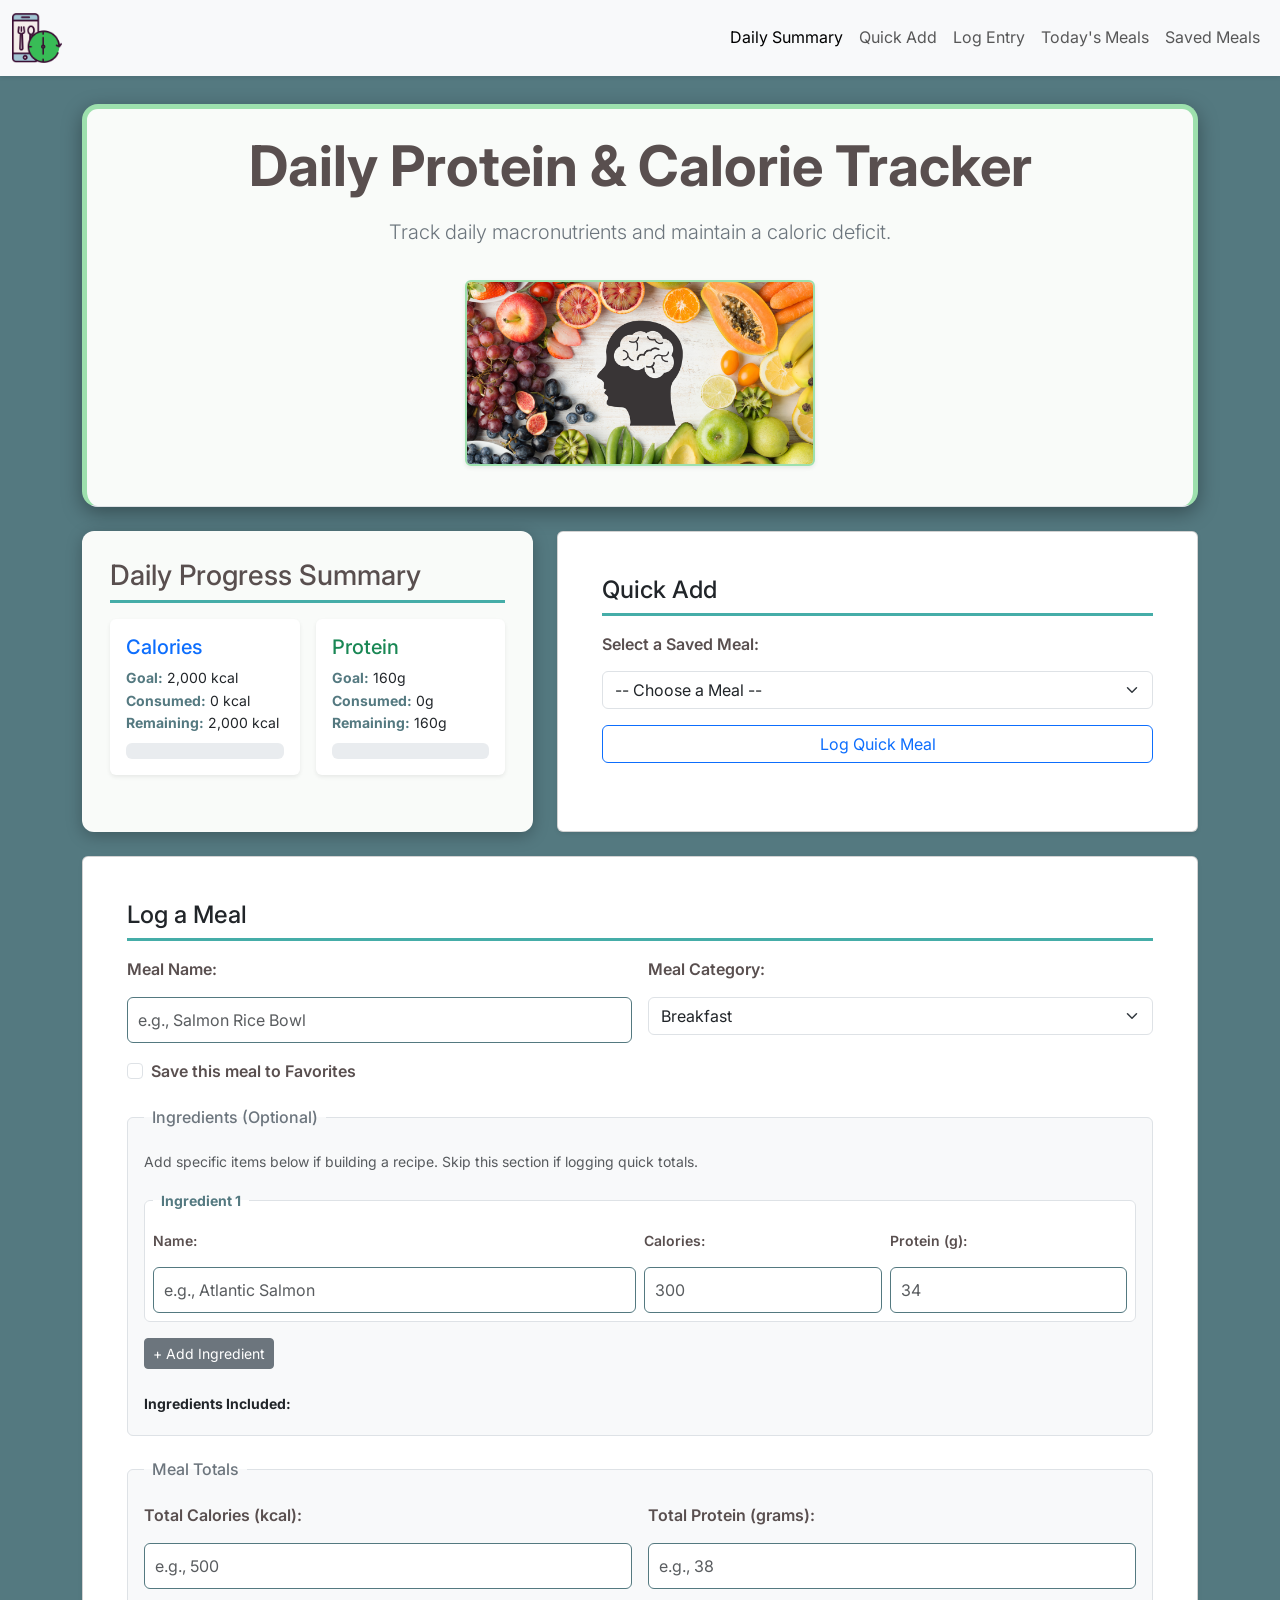
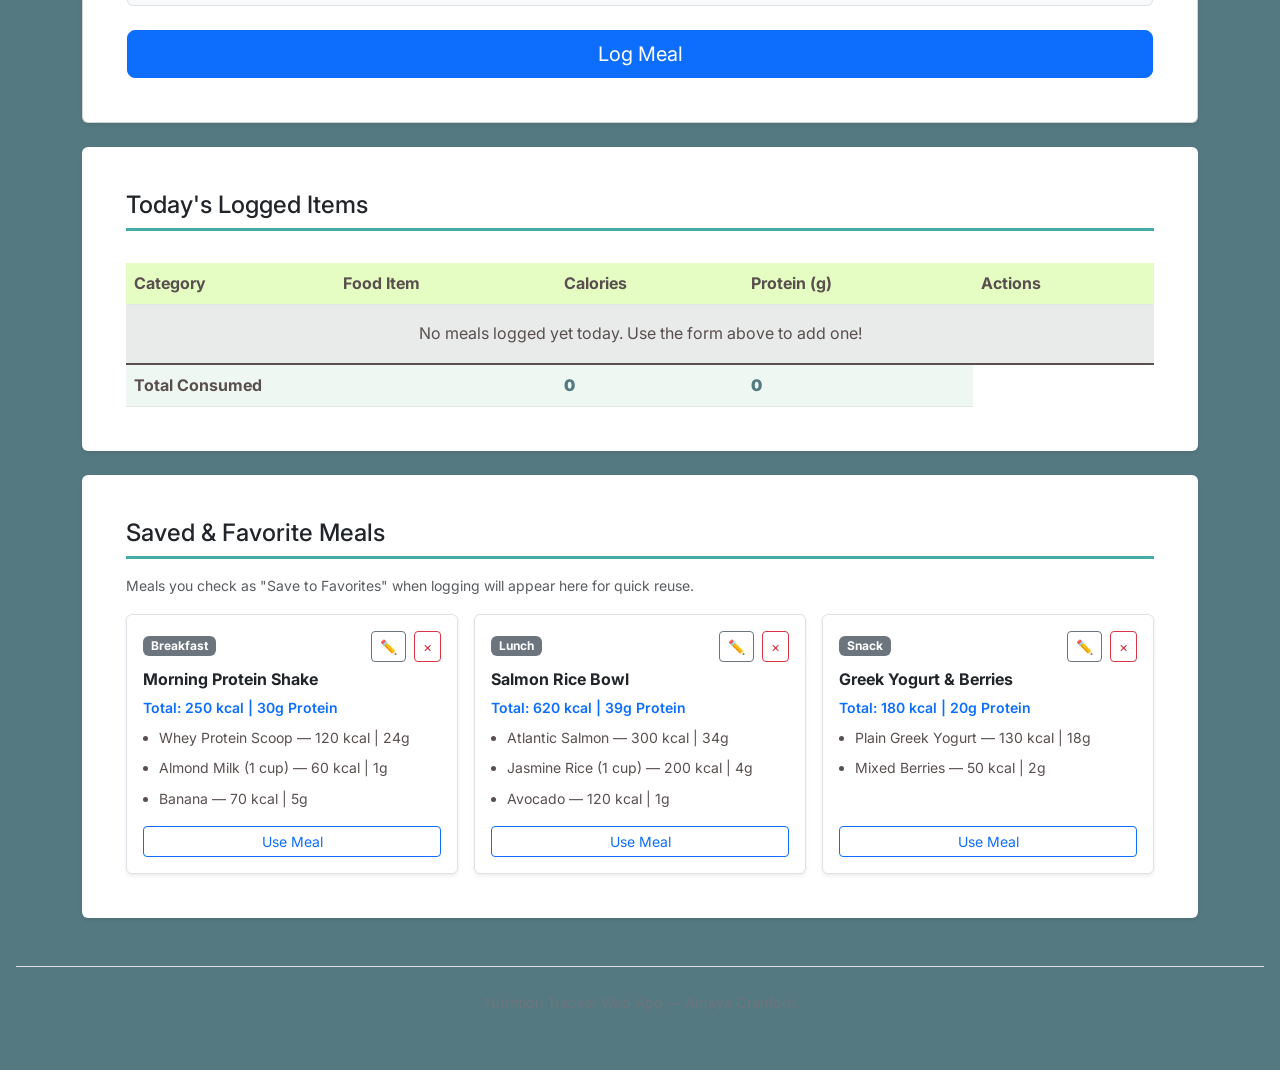
==== commit 2b86cca5: "Project 4 - also added js to make it functional" ====
--- a/index.html
+++ b/index.html
@@ -1,4 +1,4 @@
-<!doctype html>
+<!DOCTYPE html>
 <html lang="en">
   <head>
     <meta charset="utf-8">
@@ -8,8 +8,8 @@
     <title>Nutrition Tracker</title>
     <!--
     AI Disclosure
-    Tools-- Gemini AI
-    Purpose-- Learned how to apply Bootstrap classes to my existing html tags. Helped me to find good bootstrap elements I should incorporate based on my original html.
+    Tools: Gemini AI
+    Purpose: Learned how to apply Bootstrap classes to my existing html tags. Helped me to find good bootstrap elements I should incorporate based on my original html.
     -->
     <!-- Bootstrap v5.3.8 -->
     <!-- LOAD BOOTSTRAP CSS - DO NOT DELETE -->
@@ -22,7 +22,7 @@
   <body>
 
     <!-- NAVBAR -->
-    <nav class="navbar navbar-expand-lg bg-body-tertiary mb-4">
+    <nav class="navbar navbar-expand-lg bg-body-tertiary mb-4 shadow-sm fixed-top">
       <div class="container-fluid">
         <a class="navbar-brand" href="#">
           <img src="images/LOGO.png" alt="Icon of phone with fork, spoon, and watch face" width="50" height="50">
@@ -30,12 +30,13 @@
         <button class="navbar-toggler" type="button" data-bs-toggle="collapse" data-bs-target="#navbarNavAltMarkup" aria-controls="navbarNavAltMarkup" aria-expanded="false" aria-label="Toggle navigation">
           <span class="navbar-toggler-icon"></span>
         </button>
-        <div class="collapse navbar-collapse" id="navbarNavAltMarkup">
+        <div class="collapse navbar-collapse justify-content-end" id="navbarNavAltMarkup">
           <div class="navbar-nav">
             <a class="nav-link active" aria-current="page" href="#summary">Daily Summary</a>
             <a class="nav-link" href="#quick-add-section">Quick Add</a>
             <a class="nav-link" href="#log-form">Log Entry</a>
             <a class="nav-link" href="#entries">Today's Meals</a>
+            <a class="nav-link" href="#saved-meals-section">Saved Meals</a>
           </div>
         </div>
       </div>
@@ -48,7 +49,7 @@
       <header class="text-center py-4 mb-4 border-bottom">
         <div class="container">
             <h1 class="display-4 fw-bold mb-3">Daily Protein &amp; Calorie Tracker</h1>
-            <p class="lead text-secondary mb-4">Track daily macronutrients and maintain a caloric deficit.</p>
+            <p class="lead text-secondary mb-4 d-none d-md-block">Track daily macronutrients and maintain a caloric deficit.</p>
 
             <div class="mb-3">
                 <img src="images/nutrition.png" alt="Human head silhouette with brain cutout surrounded by various fruits and vegetables." class="img-fluid rounded shadow-sm" style="max-width: 350px;">
@@ -68,7 +69,7 @@
                 <div class="card shadow-sm border-0 h-100">
                   <div class="card-body">
                     <h3 class="card-title h5 text-primary">Calories</h3>
-                    <p class="mb-2 small"><strong>Goal:</strong> 2,000 kcal<br><strong>Consumed:</strong> 1,450 kcal<br><strong>Remaining:</strong> 550 kcal</p>
+                    <p class="mb-2 small"><strong>Goal:</strong> 2,000 kcal<br><strong>Consumed:</strong> <span id="calories-consumed">0</span> kcal<br><strong>Remaining:</strong> <span id="calories-remaining">550</span> kcal</p>
 
                     <!-- Progress Bar Component -->
                     <div class="progress" role="progressbar" aria-label="Calorie Progress" aria-valuenow="72.5" aria-valuemin="0" aria-valuemax="100">
@@ -83,11 +84,11 @@
                 <div class="card shadow-sm border-0 h-100">
                   <div class="card-body">
                     <h3 class="card-title h5 text-success">Protein</h3>
-                    <p class="mb-2 small"><strong>Goal:</strong> 160g<br><strong>Consumed:</strong> 120g<br><strong>Remaining:</strong> 40g</p>
+                    <p class="mb-2 small"><strong>Goal:</strong> 160g<br><strong>Consumed:</strong> <span id="protein-consumed">0</span>g<br><strong>Remaining:</strong> <span id="protein-remaining">40</span>g</p>
 
                     <!-- Progress Bar Component -->
                     <div class="progress" role="progressbar" aria-label="Protein Progress" aria-valuenow="75" aria-valuemin="0" aria-valuemax="100">
-                      <div class="progress-bar bg-success" style="width: 75%">75%</div>
+                      <div class="progress-bar bg-success" style="width: 0%">0%</div>
                     </div>
                   </div>
                 </div>
@@ -102,7 +103,7 @@
           <section id="quick-add-section" class="card shadow-sm h-100 d-flex flex-column justify-content-center">
             <div class="card-body">
               <h2 class="card-title h4 mb-3">Quick Add</h2>
-              <form action="#" method="post">
+              <form id="quick-add-form" action="#" method="post">
                 <div class="mb-3">
                   <label for="quick-add" class="form-label">Select a Saved Meal:</label>
                   <select id="quick-add" name="quick_add" class="form-select">
@@ -154,7 +155,7 @@
               <p class="small text-muted mb-3">Add specific items below if building a recipe. Skip this section if logging quick totals.</p>
 
               <!-- Ingredient 1 -->
-              <fieldset class="border rounded p-2 mb-3 bg-white">
+              <fieldset class="border rounded p-2 mb-3 bg-white ingredient-row">
                 <legend class="float-none w-auto px-2 small fw-bold">Ingredient 1</legend>
                 <div class="row g-2">
                   <div class="col-md-6">
@@ -172,32 +173,12 @@
                 </div>
               </fieldset>
 
-              <!-- Ingredient 2 -->
-              <fieldset class="border rounded p-2 mb-3 bg-white">
-                <legend class="float-none w-auto px-2 small fw-bold">Ingredient 2</legend>
-                <div class="row g-2">
-                  <div class="col-md-6">
-                    <label for="ing-2-name" class="form-label small">Name:</label>
-                    <input type="text" id="ing-2-name" name="ing_2_name" class="form-control form-control-sm" placeholder="e.g., Jasmine Rice (1 cup)">
-                  </div>
-                  <div class="col-md-3">
-                    <label for="ing-2-cals" class="form-label small">Calories:</label>
-                    <input type="number" id="ing-2-cals" name="ing_2_cals" min="0" class="form-control form-control-sm" placeholder="200">
-                  </div>
-                  <div class="col-md-3">
-                    <label for="ing-2-protein" class="form-label small">Protein (g):</label>
-                    <input type="number" id="ing-2-protein" name="ing_2_protein" min="0" class="form-control form-control-sm" placeholder="4">
-                  </div>
-                </div>
-              </fieldset>
-
-              <button type="button" class="btn btn-sm btn-secondary mb-3">+ Add Another Ingredient</button>
+
+              <button type="button" class="btn btn-sm btn-secondary mb-3">+ Add Ingredient</button>
 
               <div class="mt-2">
                 <p class="small fw-bold mb-1">Ingredients Included:</p>
                 <ul class="small text-muted mb-0">
-                  <li>Atlantic Salmon — 300 kcal | 34g Protein</li>
-                  <li>Jasmine Rice (1 cup) — 200 kcal | 4g Protein</li>
                 </ul>
               </div>
             </fieldset>
@@ -234,36 +215,30 @@
                   <th scope="col">Food Item</th>
                   <th scope="col">Calories</th>
                   <th scope="col">Protein (g)</th>
+                  <th scope="col">Actions</th>
                 </tr>
               </thead>
-              <tbody>
-                <tr>
-                  <td>Breakfast</td>
-                  <td>Egg White &amp; Oat Bowl</td>
-                  <td>450</td>
-                  <td>40</td>
-                </tr>
-                <tr>
-                  <td>Lunch</td>
-                  <td>Grilled Chicken Salad</td>
-                  <td>500</td>
-                  <td>50</td>
-                </tr>
-                <tr>
-                  <td>Snack</td>
-                  <td>Greek Yogurt &amp; Berries</td>
-                  <td>200</td>
-                  <td>20</td>
-                </tr>
+              <tbody id="entries-table-body">
               </tbody>
               <tfoot class="table-group-divider">
                 <tr>
                   <th scope="row" colspan="2">Total Consumed</th>
-                  <td><strong>1,150</strong></td>
-                  <td><strong>110</strong></td>
+                  <td><strong><span id="calories-total">0</span></strong></td>
+                  <td><strong><span id="protein-total">0</span></strong></td>
                 </tr>
               </tfoot>
             </table>
+          </div>
+        </div>
+      </section>
+      <!-- SAVED / FAVORITE MEALS SECTION -->
+      <section id="saved-meals-section" class="card shadow-sm border-0 mb-4">
+        <div class="card-body">
+          <h2 class="card-title h4 mb-3">Saved &amp; Favorite Meals</h2>
+          <p class="text-muted small">Meals you check as "Save to Favorites" when logging will appear here for quick reuse.</p>
+          <div id="saved-meals-container" class="row g-3">
+            <!-- Dynamically populated by JavaScript -->
+            <div class="col-12 text-muted small fst-italic">No saved meals yet. Check "Save this meal to Favorites" when logging a meal!</div>
           </div>
         </div>
       </section>
@@ -279,6 +254,7 @@
 
     <!-- LOAD BOOTSTRAP JAVASCRIPT - DO NOT DELETE -->
     <script src="https://cdn.jsdelivr.net/npm/bootstrap@5.3.8/dist/js/bootstrap.bundle.min.js" integrity="sha384-FKyoEForCGlyvwx9Hj09JcYn3nv7wiPVlz7YYwJrWVcXK/BmnVDxM+D2scQbITxI" crossorigin="anonymous"></script>
+    <script src="scripts/nutrition.js"></script>
     <!-- END LOADING BOOTSTRAP JAVASCRIPT -->
 
   </body>
--- a/styles/style.css
+++ b/styles/style.css
@@ -27,6 +27,7 @@
     color: var(--color-dark);
     line-height: 1.6;
     padding: 2rem 1rem;
+    padding-top: 80px;
 }
 
 
@@ -92,7 +93,6 @@
     border-radius: 12px;
     padding: 1.75rem;
     margin-bottom: 1.5rem;
-    border: 5px solid var(--color-mint);
     box-shadow: 0 4px 16px rgba(0, 0, 0, 0.25);
 }
 
@@ -213,23 +213,27 @@
 }
 
 /* ======== color overrides ======== */
-.card {
-    background-color: var(--card-bg) !important;
-    border: 3px solid var(--color-mint) !important;
-    border-radius: 12px !important;
-    box-shadow: 0 4px 16px rgba(0, 0, 0, 0.25) !important;
-}
-
-.btn-primary {
-    background-color: var(--color-teal) !important;
-    border-color: var(--color-teal) !important;
-    color: #FFFFFF !important;
-}
-
-.btn-primary:hover,
-.btn-primary:focus {
-    background-color: var(--color-dark) !important;
-    border-color: var(--color-dark) !important;
+.table thead th {
+    background-color: var(--color-lime) !important;
+    color: var(--color-dark) !important;
+    font-weight: 700;
+}
+
+.table tbody tr {
+    background-color: #FFFFFF !important;
+}
+
+.table-striped > tbody > tr:nth-of-type(odd) > * {
+    background-color: #F4F8F6 !important;
+    color: var(--color-dark) !important;
+}
+
+.table tfoot,
+.table tfoot th,
+.table tfoot td {
+    background-color: #EEF7F1 !important;
+    color: var(--color-dark) !important;
+    font-weight: bold;
 }
 
 /* ======== footer ======== */
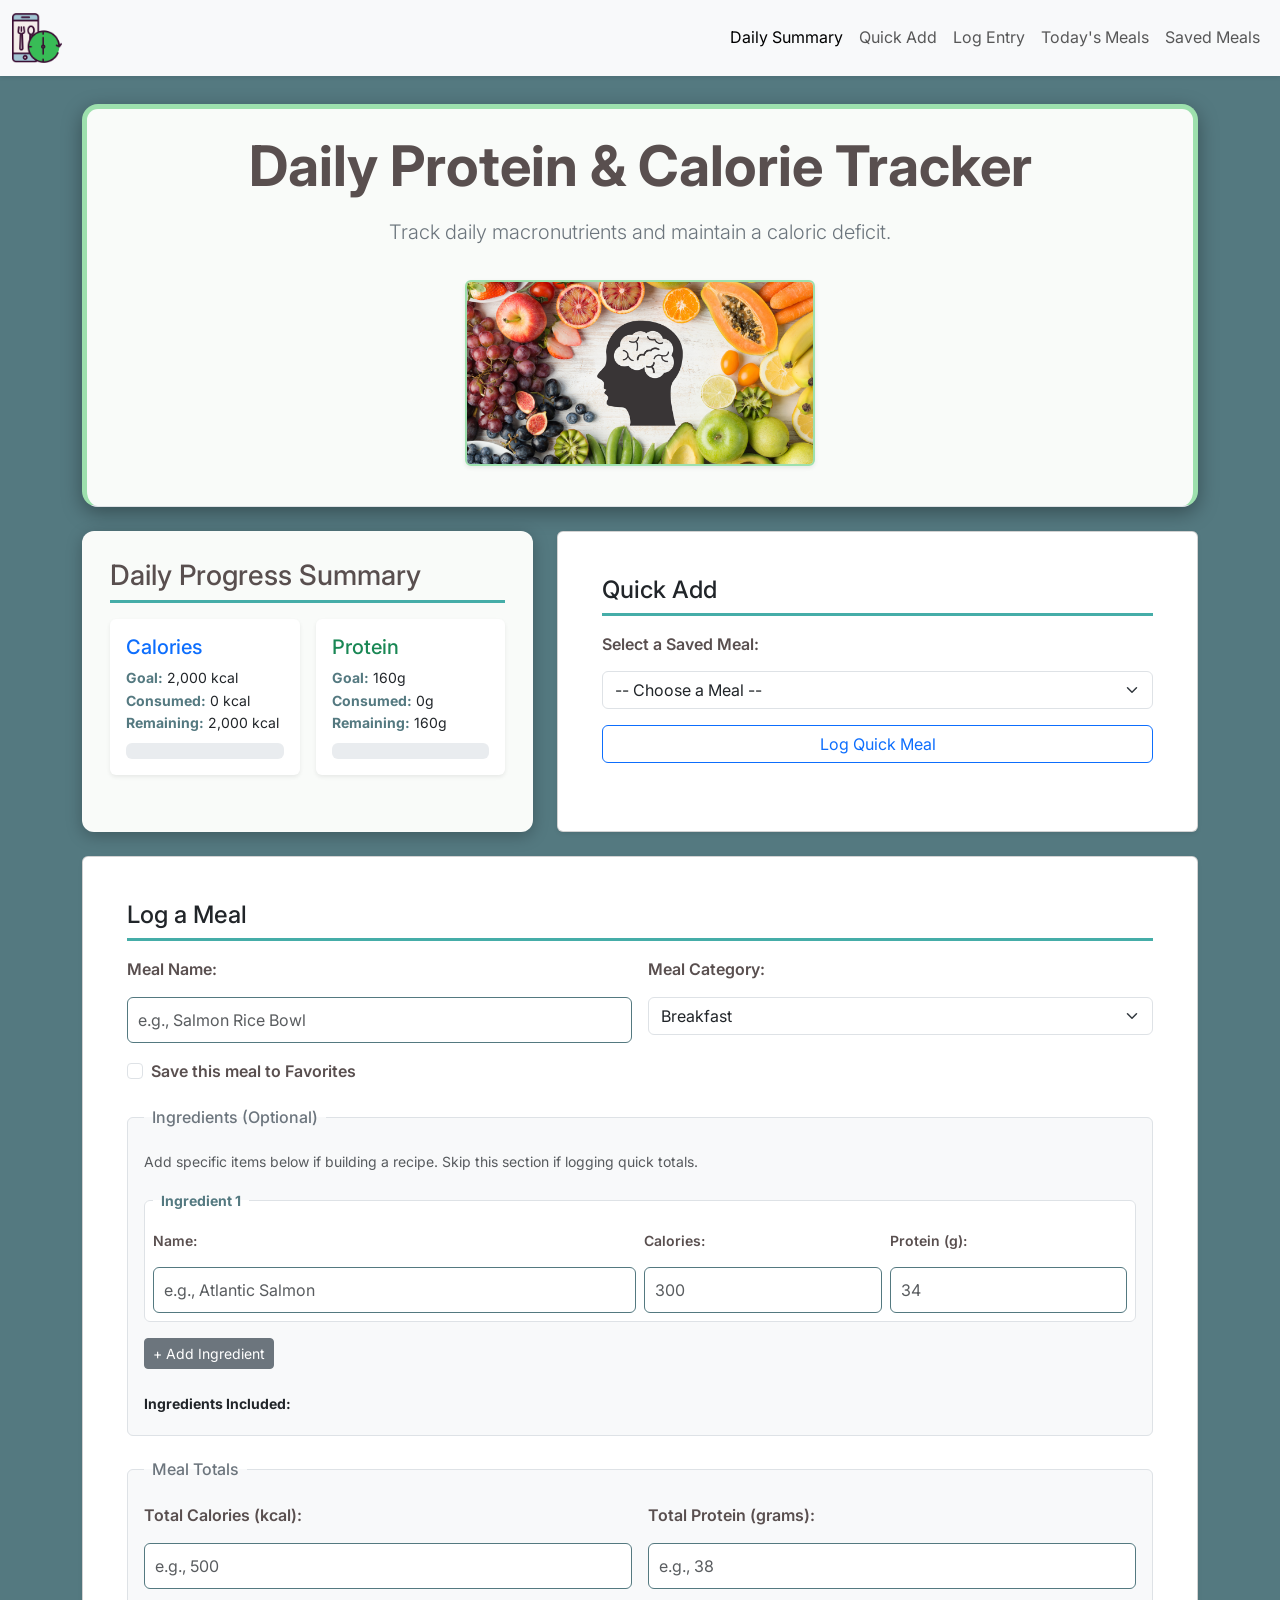
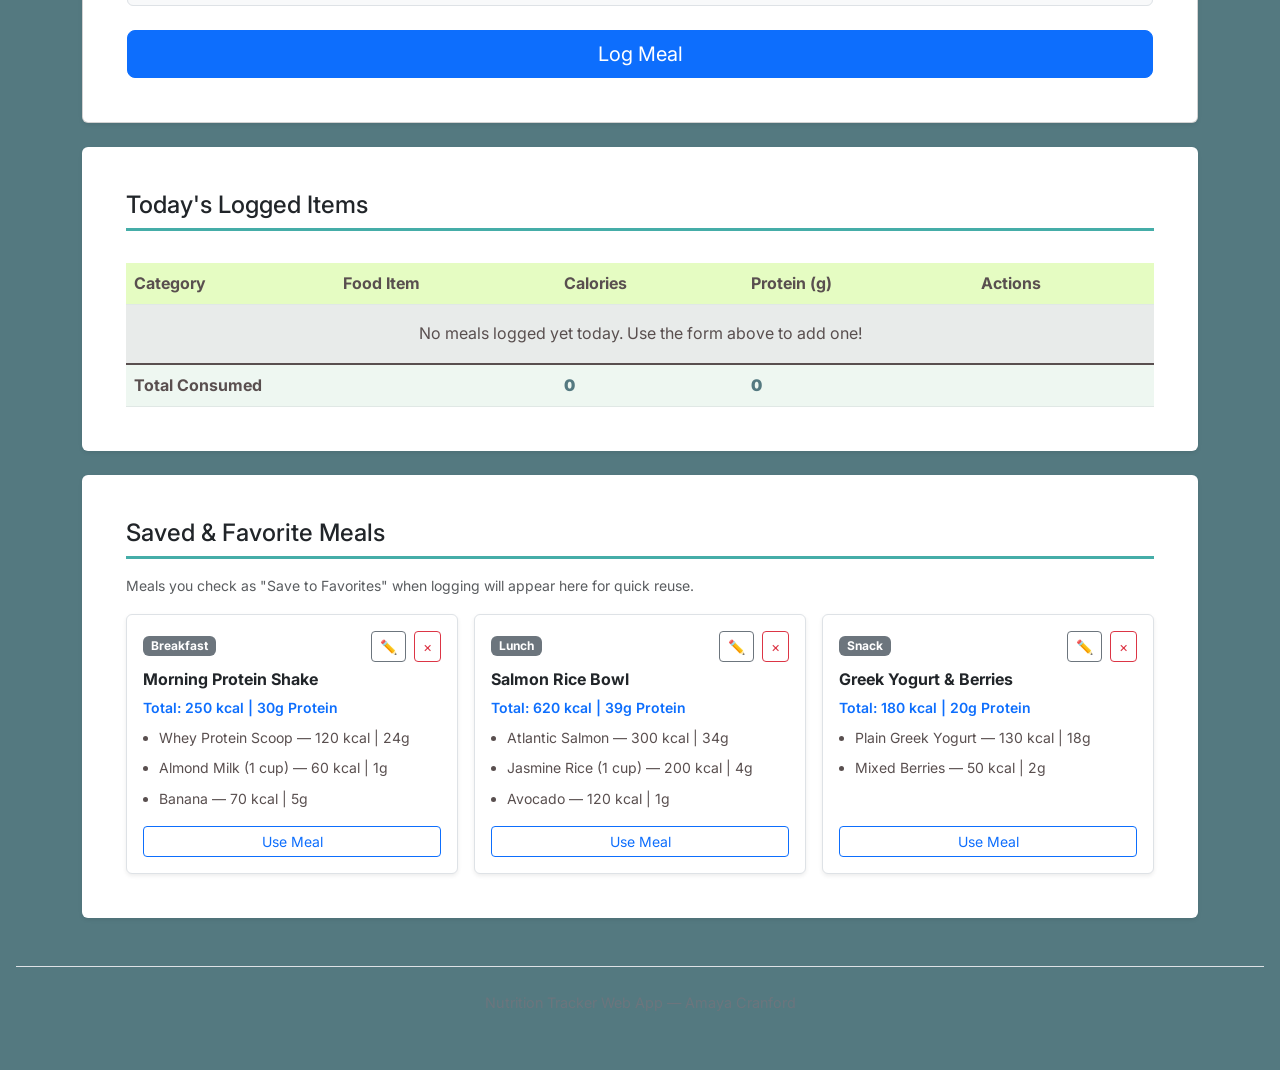
==== commit df6c0d81: "W3C Validation" ====
--- a/index.html
+++ b/index.html
@@ -225,6 +225,7 @@
                   <th scope="row" colspan="2">Total Consumed</th>
                   <td><strong><span id="calories-total">0</span></strong></td>
                   <td><strong><span id="protein-total">0</span></strong></td>
+                  <td></td>
                 </tr>
               </tfoot>
             </table>
